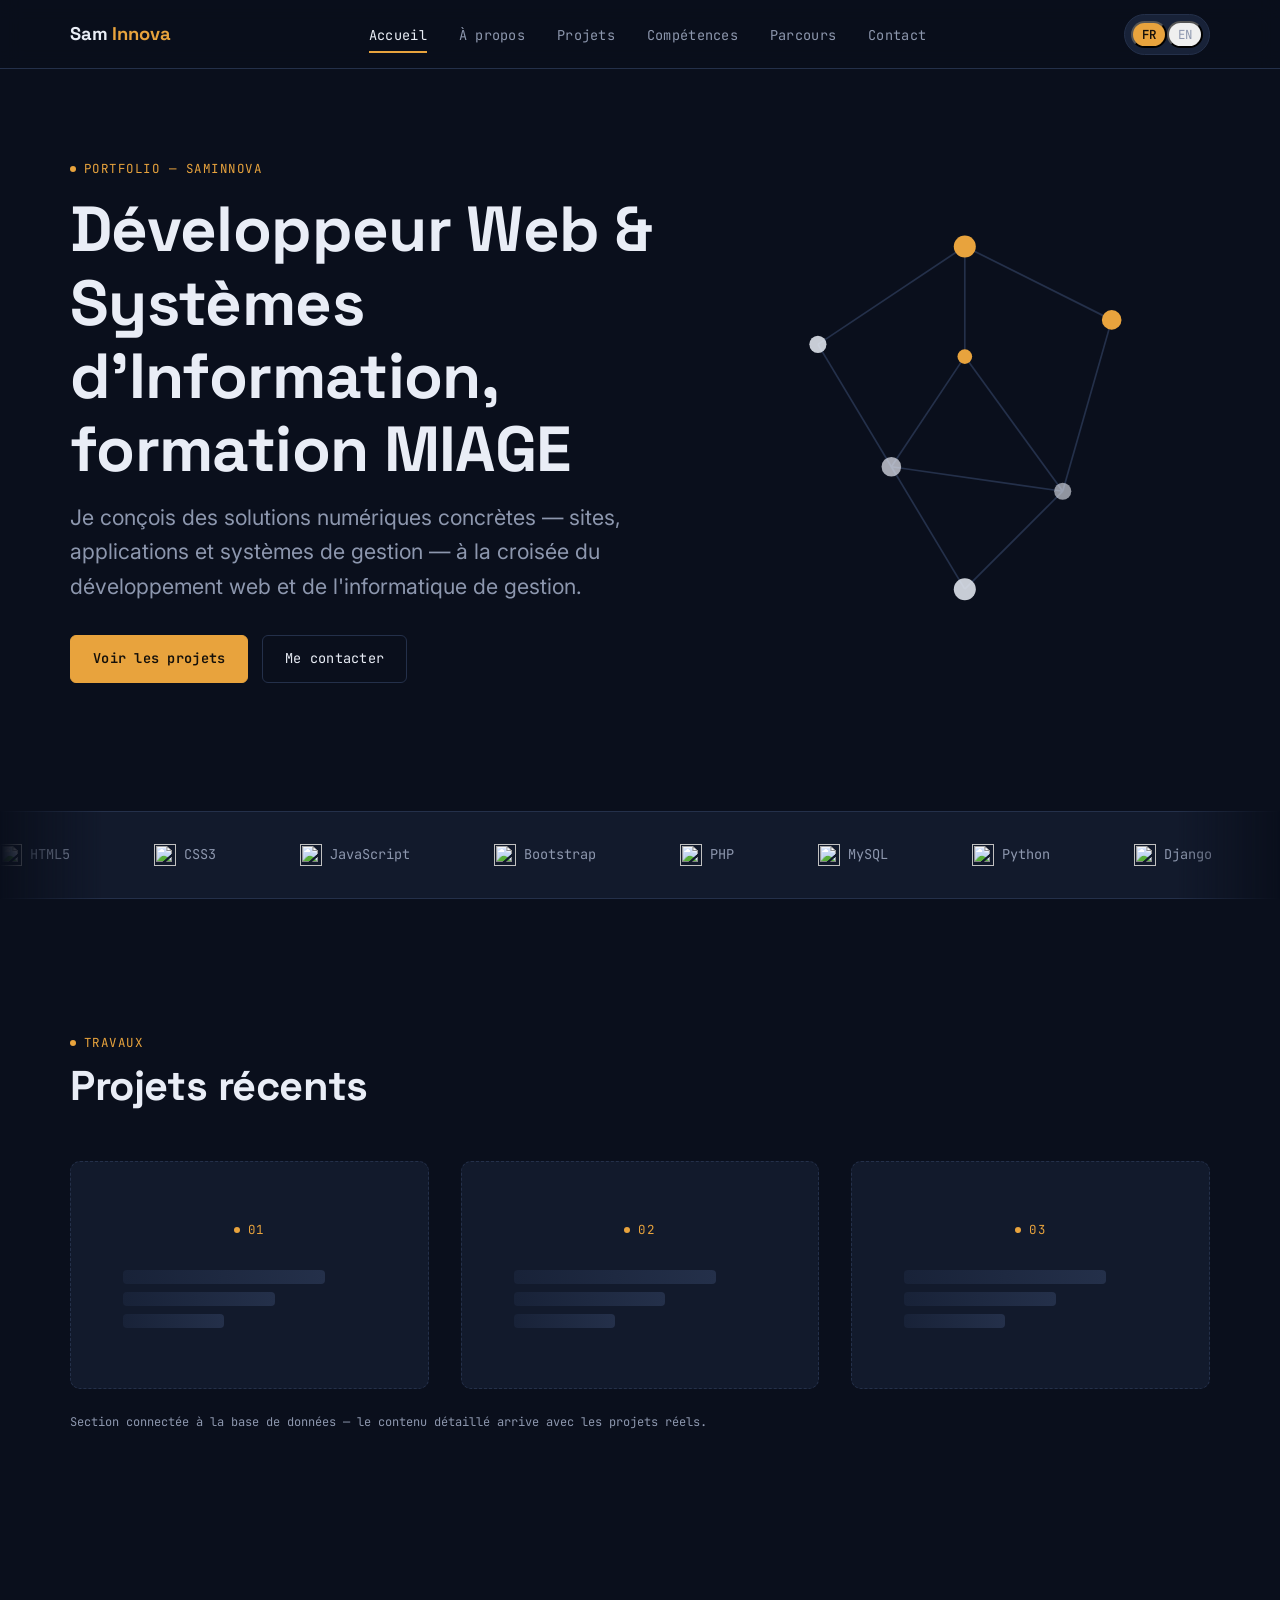
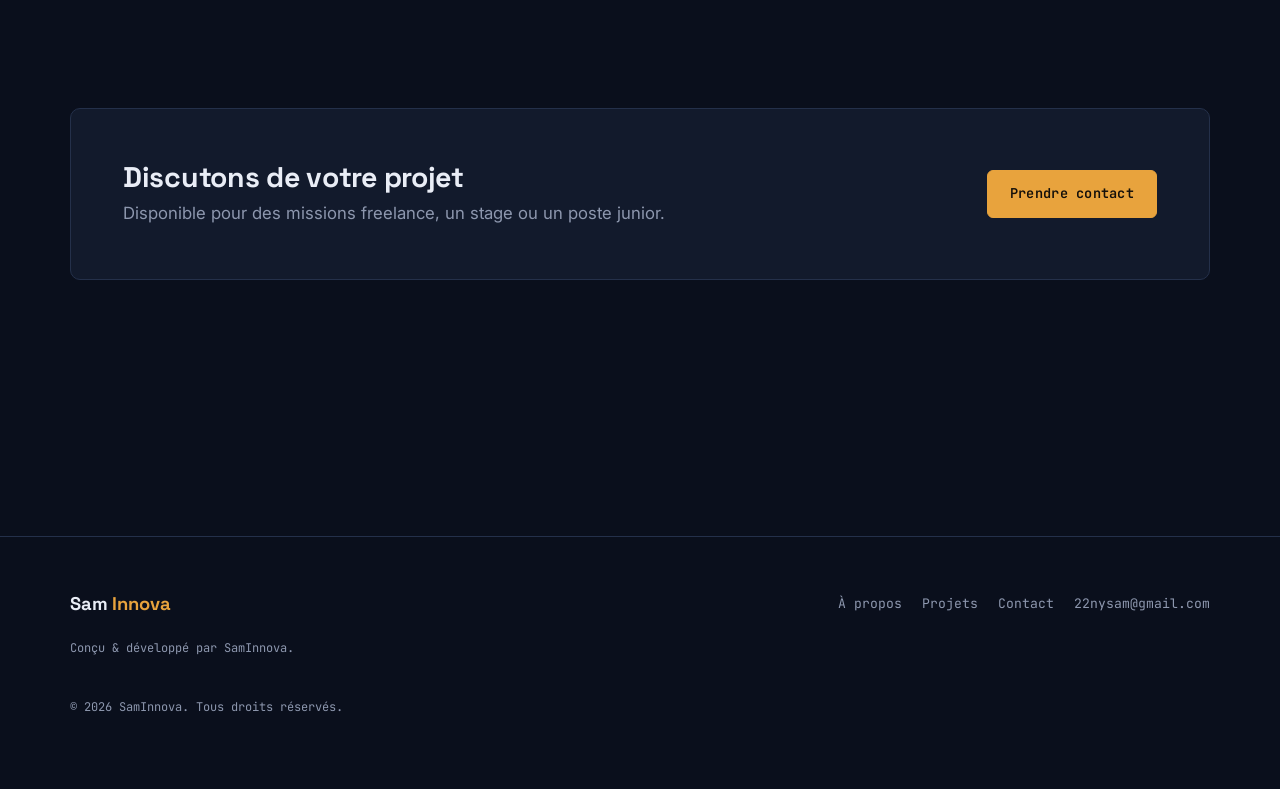
==== index.html @ f84c0c36 "first commit" ====
<!doctype html>
<html lang="fr">
<head>
<meta charset="UTF-8" />
<meta name="viewport" content="width=device-width, initial-scale=1.0" />
<title>SamInnova — MIAGE Web &amp; Information Systems Developer</title>
<meta name="description" content="Portfolio d'Alpha Moussa Sow (SamInnova) — développeur web et systèmes d'information, formation MIAGE." />

<link rel="preconnect" href="https://fonts.googleapis.com" />
<link rel="preconnect" href="https://fonts.gstatic.com" crossorigin />
<link href="https://fonts.googleapis.com/css2?family=Space+Grotesk:wght@500;600;700&family=Inter:wght@400;500;600&family=JetBrains+Mono:wght@400;500&display=swap" rel="stylesheet" />

<link rel="stylesheet" href="css/tokens.css" />
<link rel="stylesheet" href="css/base.css" />
<link rel="stylesheet" href="css/components.css" />
<link rel="stylesheet" href="css/pages.css" />
</head>
<body>

<a class="skip-link" href="#main">Aller au contenu</a>

<header class="site-nav">
  <div class="container">
    <a class="brand" href="index.html">Sam<span>Innova</span></a>
    <nav aria-label="Navigation principale">
      <ul class="nav-links" id="nav-links">
        <li><a href="index.html" aria-current="page" data-i18n="nav.home">Accueil</a></li>
        <li><a href="about.html" data-i18n="nav.about">À propos</a></li>
        <li><a href="projects/index.html" data-i18n="nav.projects">Projets</a></li>
        <li><a href="skills.html" data-i18n="nav.skills">Compétences</a></li>
        <li><a href="experience.html" data-i18n="nav.experience">Parcours</a></li>
        <li><a href="contact.html" data-i18n="nav.contact">Contact</a></li>
      </ul>
    </nav>
    <div class="nav-actions">
      <div class="lang-toggle" data-lang="fr" role="group" aria-label="Choix de la langue">
        <button class="lang-opt" data-val="fr" type="button">FR</button>
        <button class="lang-opt" data-val="en" type="button">EN</button>
      </div>
      <button class="nav-toggle" aria-expanded="false" aria-controls="nav-links" aria-label="Ouvrir le menu">
        <span></span>
      </button>
    </div>
  </div>
</header>

<main id="main">

  <section class="hero">
    <div class="container">
      <div class="hero-copy">
        <span class="eyebrow" data-i18n="hero.eyebrow">Portfolio — SamInnova</span>
        <h1 data-i18n="hero.title">Développeur Web &amp; Systèmes d'Information, formation MIAGE</h1>
        <p class="lead" data-i18n="hero.lead">Je conçois des solutions numériques concrètes — sites, applications et systèmes de gestion — à la croisée du développement web et de l'informatique de gestion.</p>
        <div class="btn-row">
          <a class="btn btn-primary" href="projects/index.html" data-i18n="hero.cta.projects">Voir les projets</a>
          <a class="btn btn-ghost" href="contact.html" data-i18n="hero.cta.contact">Me contacter</a>
        </div>
      </div>
      <div class="hero-graphic" aria-hidden="true">
        <svg viewBox="0 0 400 400" xmlns="http://www.w3.org/2000/svg">
          <line class="edge" x1="200" y1="60" x2="80" y2="140" style="animation-delay:0.1s" />
          <line class="edge" x1="200" y1="60" x2="320" y2="120" style="animation-delay:0.25s" />
          <line class="edge" x1="80" y1="140" x2="140" y2="240" style="animation-delay:0.4s" />
          <line class="edge" x1="320" y1="120" x2="280" y2="260" style="animation-delay:0.55s" />
          <line class="edge" x1="140" y1="240" x2="200" y2="340" style="animation-delay:0.7s" />
          <line class="edge" x1="280" y1="260" x2="200" y2="340" style="animation-delay:0.85s" />
          <line class="edge" x1="140" y1="240" x2="280" y2="260" style="animation-delay:1s" />
          <line class="edge" x1="200" y1="60" x2="200" y2="150" style="animation-delay:1.15s" />
          <line class="edge" x1="200" y1="150" x2="140" y2="240" style="animation-delay:1.3s" />
          <line class="edge" x1="200" y1="150" x2="280" y2="260" style="animation-delay:1.45s" />

          <circle class="node n1" cx="200" cy="60" r="9" />
          <circle class="node n2" cx="80" cy="140" r="7" />
          <circle class="node n3" cx="320" cy="120" r="8" />
          <circle class="node n5" cx="200" cy="150" r="6" />
          <circle class="node n4" cx="140" cy="240" r="8" />
          <circle class="node n6" cx="280" cy="260" r="7" />
          <circle class="node n2" cx="200" cy="340" r="9" />
        </svg>
      </div>
    </div>
  </section>

  <div class="marquee" aria-label="Technologies utilisées">
    <span class="visually-hidden" data-i18n="marquee.eyebrow">Outils &amp; technologies</span>
    <div class="marquee-track">
      <span class="marquee-item"><img src="https://cdn.jsdelivr.net/gh/devicons/devicon/icons/html5/html5-original.svg" alt="" /> HTML5</span>
      <span class="marquee-item"><img src="https://cdn.jsdelivr.net/gh/devicons/devicon/icons/css3/css3-original.svg" alt="" /> CSS3</span>
      <span class="marquee-item"><img src="https://cdn.jsdelivr.net/gh/devicons/devicon/icons/javascript/javascript-original.svg" alt="" /> JavaScript</span>
      <span class="marquee-item"><img src="https://cdn.jsdelivr.net/gh/devicons/devicon/icons/bootstrap/bootstrap-original.svg" alt="" /> Bootstrap</span>
      <span class="marquee-item"><img src="https://cdn.jsdelivr.net/gh/devicons/devicon/icons/php/php-original.svg" alt="" /> PHP</span>
      <span class="marquee-item"><img src="https://cdn.jsdelivr.net/gh/devicons/devicon/icons/mysql/mysql-original.svg" alt="" /> MySQL</span>
      <span class="marquee-item"><img src="https://cdn.jsdelivr.net/gh/devicons/devicon/icons/python/python-original.svg" alt="" /> Python</span>
      <span class="marquee-item"><img src="https://cdn.jsdelivr.net/gh/devicons/devicon/icons/django/django-plain.svg" alt="" /> Django</span>
      <span class="marquee-item"><img src="https://cdn.jsdelivr.net/gh/devicons/devicon/icons/laravel/laravel-original.svg" alt="" /> Laravel</span>
      <span class="marquee-item"><img src="https://cdn.jsdelivr.net/gh/devicons/devicon/icons/git/git-original.svg" alt="" /> Git</span>
      <span class="marquee-item"><img src="https://cdn.jsdelivr.net/gh/devicons/devicon/icons/github/github-original.svg" alt="" /> GitHub</span>
      <span class="marquee-item"><img src="https://cdn.jsdelivr.net/gh/devicons/devicon/icons/vscode/vscode-original.svg" alt="" /> VS Code</span>
    </div>
  </div>

  <section>
    <div class="container">
      <div class="section-head reveal reveal-up">
        <span class="eyebrow" data-i18n="home.featured.eyebrow">Travaux</span>
        <h2 data-i18n="home.featured.title">Projets récents</h2>
      </div>

      <div class="card-grid">
        <div class="placeholder-card reveal reveal-up" data-reveal-delay="0">
          <span class="eyebrow">01</span>
          <div class="skeleton-block w-80" style="margin-top:1rem;"></div>
          <div class="skeleton-block w-60"></div>
          <div class="skeleton-block w-40"></div>
        </div>
        <div class="placeholder-card reveal reveal-up" data-reveal-delay="100">
          <span class="eyebrow">02</span>
          <div class="skeleton-block w-80" style="margin-top:1rem;"></div>
          <div class="skeleton-block w-60"></div>
          <div class="skeleton-block w-40"></div>
        </div>
        <div class="placeholder-card reveal reveal-up" data-reveal-delay="200">
          <span class="eyebrow">03</span>
          <div class="skeleton-block w-80" style="margin-top:1rem;"></div>
          <div class="skeleton-block w-60"></div>
          <div class="skeleton-block w-40"></div>
        </div>
      </div>
      <p class="footer-note reveal reveal-up" data-i18n="home.featured.note" style="margin-top:1.5rem;">Section connectée à la base de données — le contenu détaillé arrive avec les projets réels.</p>
    </div>
  </section>

  <section>
    <div class="container">
      <div class="cta-banner reveal reveal-up">
        <div>
          <h3 data-i18n="home.cta.title">Discutons de votre projet</h3>
          <p class="text-dim" style="margin:0.4rem 0 0;" data-i18n="home.cta.text">Disponible pour des missions freelance, un stage ou un poste junior.</p>
        </div>
        <a class="btn btn-primary" href="contact.html" data-i18n="home.cta.btn">Me contacter</a>
      </div>
    </div>
  </section>

</main>

<footer class="site-footer">
  <div class="container footer-grid">
    <div>
      <a class="brand" href="index.html">Sam<span>Innova</span></a>
      <p class="footer-note" data-i18n="footer.built">Conçu &amp; développé par SamInnova.</p>
    </div>
    <nav aria-label="Liens de pied de page">
      <ul class="footer-links">
        <li><a href="about.html" data-i18n="nav.about">À propos</a></li>
        <li><a href="projects/index.html" data-i18n="nav.projects">Projets</a></li>
        <li><a href="contact.html" data-i18n="nav.contact">Contact</a></li>
        <li><a href="mailto:22nysam@gmail.com">22nysam@gmail.com</a></li>
      </ul>
    </nav>
  </div>
  <div class="container">
    <p class="footer-note">© <span id="current-year">2026</span> SamInnova. <span data-i18n="footer.rights">Tous droits réservés.</span></p>
  </div>
</footer>

<script src="js/i18n.js"></script>
<script src="js/main.js"></script>
</body>
</html>
---- css/tokens.css ----
/* ===========================================================
   SamInnova — Design Tokens
   Dark tech/developer theme. Reuse exactly across pages.
   =========================================================== */

:root {
  /* Color */
  --bg: #0A0F1C;
  --surface: #121A2C;
  --surface-2: #182238;
  --line: #24304A;
  --text: #E9EDF6;
  --text-dim: #8D97AE;
  --accent: #E8A33D;
  --accent-dim: #B9822E;

  /* Semantic */
  --success: #4CAF7D;
  --danger: #E2604F;
  --focus-ring: #E8A33D;

  /* Typography */
  --font-display: "Space Grotesk", "Helvetica Neue", sans-serif;
  --font-body: "Inter", "Helvetica Neue", sans-serif;
  --font-mono: "JetBrains Mono", "SF Mono", monospace;

  /* Type scale (fluid) */
  --fs-eyebrow: clamp(0.7rem, 0.66rem + 0.2vw, 0.78rem);
  --fs-body: clamp(0.98rem, 0.95rem + 0.15vw, 1.05rem);
  --fs-lg: clamp(1.15rem, 1.1rem + 0.3vw, 1.35rem);
  --fs-h3: clamp(1.4rem, 1.3rem + 0.6vw, 1.8rem);
  --fs-h2: clamp(1.9rem, 1.6rem + 1.3vw, 2.6rem);
  --fs-h1: clamp(2.4rem, 1.9rem + 2.6vw, 4.2rem);

  /* Spacing scale */
  --space-1: 0.25rem;
  --space-2: 0.5rem;
  --space-3: 0.85rem;
  --space-4: 1.25rem;
  --space-5: 2rem;
  --space-6: 3.25rem;
  --space-7: 5.25rem;
  --space-8: 8rem;

  /* Layout */
  --max-w: 1180px;
  --radius: 10px;
  --radius-sm: 6px;
  --border: 1px solid var(--line);

  /* Motion */
  --ease: cubic-bezier(0.22, 1, 0.36, 1);
  --dur-fast: 180ms;
  --dur-med: 420ms;
  --dur-slow: 900ms;
}

@media (prefers-reduced-motion: reduce) {
  :root {
    --dur-fast: 0ms;
    --dur-med: 0ms;
    --dur-slow: 0ms;
  }
}
---- css/base.css ----
/* ===========================================================
   Base / Reset
   =========================================================== */

*, *::before, *::after { box-sizing: border-box; }

html {
  scroll-behavior: smooth;
}
@media (prefers-reduced-motion: reduce) {
  html { scroll-behavior: auto; }
}

body {
  margin: 0;
  background: var(--bg);
  color: var(--text);
  font-family: var(--font-body);
  font-size: var(--fs-body);
  line-height: 1.6;
  -webkit-font-smoothing: antialiased;
}

img { max-width: 100%; display: block; }

a {
  color: inherit;
  text-decoration: none;
}

h1, h2, h3, h4 {
  font-family: var(--font-display);
  line-height: 1.15;
  margin: 0 0 var(--space-3);
  letter-spacing: -0.01em;
}

h1 { font-size: var(--fs-h1); }
h2 { font-size: var(--fs-h2); }
h3 { font-size: var(--fs-h3); }

p { margin: 0 0 var(--space-4); color: var(--text); }

ul { margin: 0; padding: 0; list-style: none; }

button, input, textarea, select {
  font-family: inherit;
  font-size: inherit;
  color: inherit;
}

/* Visible keyboard focus everywhere */
:focus-visible {
  outline: 2px solid var(--focus-ring);
  outline-offset: 3px;
  border-radius: 3px;
}

/* Utility */
.container {
  max-width: var(--max-w);
  margin-inline: auto;
  padding-inline: var(--space-4);
}

.eyebrow {
  font-family: var(--font-mono);
  font-size: var(--fs-eyebrow);
  letter-spacing: 0.12em;
  text-transform: uppercase;
  color: var(--accent);
  display: inline-flex;
  align-items: center;
  gap: var(--space-2);
}

.eyebrow::before {
  content: "";
  width: 6px;
  height: 6px;
  border-radius: 50%;
  background: var(--accent);
  display: inline-block;
}

.text-dim { color: var(--text-dim); }

.visually-hidden {
  position: absolute;
  width: 1px; height: 1px;
  overflow: hidden;
  clip: rect(0 0 0 0);
  white-space: nowrap;
}

.skip-link {
  position: absolute;
  left: -999px;
  top: auto;
  background: var(--accent);
  color: #14100a;
  padding: var(--space-2) var(--space-4);
  z-index: 200;
  border-radius: var(--radius-sm);
  font-family: var(--font-mono);
  font-size: 0.85rem;
}
.skip-link:focus {
  left: var(--space-4);
  top: var(--space-4);
}

section {
  padding-block: var(--space-8);
}

.section-head {
  max-width: 620px;
  margin-bottom: var(--space-6);
}

.section-head h2 {
  margin-top: var(--space-2);
}
---- css/components.css ----
/* ===========================================================
   Components
   =========================================================== */

/* ---------- Nav ---------- */
.site-nav {
  position: sticky;
  top: 0;
  z-index: 100;
  background: rgba(10, 15, 28, 0.82);
  backdrop-filter: blur(10px);
  border-bottom: var(--border);
}

.site-nav .container {
  display: flex;
  align-items: center;
  justify-content: space-between;
  height: 68px;
}

.brand {
  font-family: var(--font-display);
  font-weight: 700;
  font-size: 1.15rem;
  display: flex;
  align-items: baseline;
  gap: var(--space-1);
}
.brand span { color: var(--accent); }

.nav-links {
  display: flex;
  align-items: center;
  gap: var(--space-5);
}

.nav-links a {
  font-family: var(--font-mono);
  font-size: 0.85rem;
  letter-spacing: 0.02em;
  color: var(--text-dim);
  position: relative;
  padding: var(--space-2) 0;
  transition: color var(--dur-fast) var(--ease);
}
.nav-links a:hover,
.nav-links a[aria-current="page"] {
  color: var(--text);
}
.nav-links a[aria-current="page"]::after {
  content: "";
  position: absolute;
  left: 0; right: 0; bottom: -1px;
  height: 2px;
  background: var(--accent);
}

.nav-actions {
  display: flex;
  align-items: center;
  gap: var(--space-3);
}

.lang-toggle {
  font-family: var(--font-mono);
  font-size: 0.78rem;
  background: var(--surface-2);
  border: var(--border);
  color: var(--text-dim);
  border-radius: 999px;
  padding: 6px 6px;
  display: inline-flex;
  cursor: pointer;
}
.lang-toggle .lang-opt {
  padding: 3px 9px;
  border-radius: 999px;
  transition: all var(--dur-fast) var(--ease);
}
.lang-toggle[data-lang="fr"] .lang-opt[data-val="fr"],
.lang-toggle[data-lang="en"] .lang-opt[data-val="en"] {
  background: var(--accent);
  color: #14100a;
  font-weight: 600;
}

.nav-toggle {
  display: none;
  background: none;
  border: var(--border);
  border-radius: var(--radius-sm);
  width: 40px; height: 36px;
  cursor: pointer;
  position: relative;
}
.nav-toggle span,
.nav-toggle span::before,
.nav-toggle span::after {
  content: "";
  position: absolute;
  left: 9px; right: 9px;
  height: 2px;
  background: var(--text);
  transition: transform var(--dur-fast) var(--ease), opacity var(--dur-fast) var(--ease);
}
.nav-toggle span { top: 17px; }
.nav-toggle span::before { top: -7px; }
.nav-toggle span::after { top: 7px; }
.nav-toggle[aria-expanded="true"] span { background: transparent; }
.nav-toggle[aria-expanded="true"] span::before { transform: translateY(7px) rotate(45deg); }
.nav-toggle[aria-expanded="true"] span::after { transform: translateY(-7px) rotate(-45deg); }

@media (max-width: 860px) {
  .nav-toggle { display: block; }
  .nav-links {
    position: fixed;
    inset: 68px 0 auto 0;
    background: var(--bg);
    border-bottom: var(--border);
    flex-direction: column;
    align-items: flex-start;
    padding: var(--space-5) var(--space-4);
    gap: var(--space-4);
    transform: translateY(-8px);
    opacity: 0;
    pointer-events: none;
    transition: opacity var(--dur-med) var(--ease), transform var(--dur-med) var(--ease);
  }
  .nav-links.is-open {
    transform: translateY(0);
    opacity: 1;
    pointer-events: auto;
  }
  .nav-links a { font-size: 1rem; }
}

/* ---------- Buttons ---------- */
.btn {
  display: inline-flex;
  align-items: center;
  gap: var(--space-2);
  font-family: var(--font-mono);
  font-size: 0.85rem;
  letter-spacing: 0.02em;
  padding: 12px 22px;
  border-radius: var(--radius-sm);
  border: var(--border);
  cursor: pointer;
  transition: transform var(--dur-fast) var(--ease), border-color var(--dur-fast) var(--ease), background var(--dur-fast) var(--ease);
}
.btn:hover { transform: translateY(-2px); }

.btn-primary {
  background: var(--accent);
  color: #14100a;
  border-color: var(--accent);
  font-weight: 600;
}
.btn-primary:hover { background: #f0ad4d; }

.btn-ghost {
  background: transparent;
  color: var(--text);
  border-color: var(--line);
}
.btn-ghost:hover { border-color: var(--accent-dim); color: var(--accent); }

.btn-row {
  display: flex;
  flex-wrap: wrap;
  gap: var(--space-3);
}

/* ---------- Cards ---------- */
.card {
  background: var(--surface);
  border: var(--border);
  border-radius: var(--radius);
  padding: var(--space-5);
  transition: transform var(--dur-med) var(--ease), border-color var(--dur-med) var(--ease), box-shadow var(--dur-med) var(--ease);
}
.card:hover {
  transform: translateY(-4px);
  border-color: var(--accent-dim);
  box-shadow: 0 18px 40px -20px rgba(232, 163, 61, 0.25);
}

.card-grid {
  display: grid;
  grid-template-columns: repeat(auto-fit, minmax(260px, 1fr));
  gap: var(--space-5);
}

.tag {
  font-family: var(--font-mono);
  font-size: 0.72rem;
  letter-spacing: 0.04em;
  color: var(--accent);
  border: 1px solid var(--accent-dim);
  border-radius: 999px;
  padding: 3px 10px;
  display: inline-block;
}

.tag-dim {
  color: var(--text-dim);
  border-color: var(--line);
}

/* ---------- Marquee ---------- */
.marquee {
  overflow: hidden;
  border-top: var(--border);
  border-bottom: var(--border);
  padding-block: var(--space-5);
  background: var(--surface);
  mask-image: linear-gradient(to right, transparent, black 8%, black 92%, transparent);
}
.marquee-track {
  display: flex;
  gap: var(--space-7);
  width: max-content;
  animation: marquee 28s linear infinite;
}
.marquee:hover .marquee-track { animation-play-state: paused; }
.marquee-item {
  display: flex;
  align-items: center;
  gap: var(--space-2);
  font-family: var(--font-mono);
  font-size: 0.85rem;
  color: var(--text-dim);
  white-space: nowrap;
}
.marquee-item img { width: 22px; height: 22px; }

@keyframes marquee {
  from { transform: translateX(0); }
  to { transform: translateX(-50%); }
}
@media (prefers-reduced-motion: reduce) {
  .marquee-track { animation: none; }
  .marquee { overflow-x: auto; }
}

/* ---------- Reveal ---------- */
.reveal {
  opacity: 0;
  transition: opacity var(--dur-slow) var(--ease), transform var(--dur-slow) var(--ease);
}
.reveal-up { transform: translateY(28px); }
.reveal-left { transform: translateX(-28px); }
.reveal-right { transform: translateX(28px); }
.reveal.is-visible {
  opacity: 1;
  transform: translate(0, 0);
}
@media (prefers-reduced-motion: reduce) {
  .reveal { opacity: 1; transform: none; transition: none; }
}

/* ---------- Footer ---------- */
.site-footer {
  border-top: var(--border);
  padding-block: var(--space-6);
  margin-top: var(--space-8);
}
.footer-grid {
  display: flex;
  flex-wrap: wrap;
  justify-content: space-between;
  gap: var(--space-5);
}
.footer-links {
  display: flex;
  gap: var(--space-4);
  flex-wrap: wrap;
}
.footer-links a {
  font-family: var(--font-mono);
  font-size: 0.82rem;
  color: var(--text-dim);
}
.footer-links a:hover { color: var(--accent); }
.footer-note {
  font-family: var(--font-mono);
  font-size: 0.75rem;
  color: var(--text-dim);
  margin-top: var(--space-4);
}

/* ---------- Forms ---------- */
.field {
  margin-bottom: var(--space-4);
}
.field label {
  display: block;
  font-family: var(--font-mono);
  font-size: 0.78rem;
  letter-spacing: 0.03em;
  color: var(--text-dim);
  margin-bottom: var(--space-2);
}
.field input,
.field textarea {
  width: 100%;
  background: var(--surface-2);
  border: var(--border);
  border-radius: var(--radius-sm);
  padding: 12px 14px;
  color: var(--text);
  transition: border-color var(--dur-fast) var(--ease);
}
.field input:focus,
.field textarea:focus {
  border-color: var(--accent);
}
.field textarea { min-height: 140px; resize: vertical; }
.field-error {
  color: var(--danger);
  font-size: 0.78rem;
  font-family: var(--font-mono);
  margin-top: var(--space-1);
  display: none;
}

/* ---------- Placeholder / empty states ---------- */
.placeholder-card {
  border: 1px dashed var(--line);
  border-radius: var(--radius);
  padding: var(--space-6);
  text-align: center;
  color: var(--text-dim);
  background: var(--surface);
}
.placeholder-card .eyebrow { margin-bottom: var(--space-3); }

.skeleton-block {
  height: 14px;
  border-radius: 4px;
  background: linear-gradient(90deg, var(--surface-2) 0%, var(--line) 50%, var(--surface-2) 100%);
  background-size: 200% 100%;
  animation: shimmer 1.6s ease-in-out infinite;
  margin-bottom: var(--space-2);
}
.skeleton-block.w-60 { width: 60%; }
.skeleton-block.w-80 { width: 80%; }
.skeleton-block.w-40 { width: 40%; }
@keyframes shimmer {
  0% { background-position: 200% 0; }
  100% { background-position: -200% 0; }
}
@media (prefers-reduced-motion: reduce) {
  .skeleton-block { animation: none; }
}

/* ---------- Filter tabs (Projects) ---------- */
.filter-tabs {
  display: flex;
  flex-wrap: wrap;
  gap: var(--space-2);
  margin-bottom: var(--space-6);
}
.filter-tab {
  font-family: var(--font-mono);
  font-size: 0.82rem;
  background: var(--surface);
  border: var(--border);
  color: var(--text-dim);
  border-radius: 999px;
  padding: 8px 16px;
  cursor: pointer;
  transition: all var(--dur-fast) var(--ease);
}
.filter-tab[aria-pressed="true"] {
  background: var(--accent);
  border-color: var(--accent);
  color: #14100a;
  font-weight: 600;
}

/* ---------- Timeline (Experience) ---------- */
.timeline {
  position: relative;
  padding-left: var(--space-6);
  border-left: 2px solid var(--line);
}
.timeline-item {
  position: relative;
  padding-bottom: var(--space-6);
}
.timeline-item:last-child { padding-bottom: 0; }
.timeline-item::before {
  content: "";
  position: absolute;
  left: calc(-1 * var(--space-6) - 6px);
  top: 4px;
  width: 12px; height: 12px;
  border-radius: 50%;
  background: var(--bg);
  border: 2px solid var(--accent);
}
.timeline-date {
  font-family: var(--font-mono);
  font-size: 0.78rem;
  color: var(--accent);
  display: block;
  margin-bottom: var(--space-1);
}
---- css/pages.css ----
/* ===========================================================
   Page-specific layout
   =========================================================== */

/* ---------- Hero ---------- */
.hero {
  padding-block: var(--space-7) var(--space-8);
  position: relative;
  overflow: hidden;
}
.hero .container {
  display: grid;
  grid-template-columns: 1.1fr 0.9fr;
  gap: var(--space-6);
  align-items: center;
}
.hero-copy h1 { margin-block: var(--space-3) var(--space-3); }
.hero-copy .lead {
  font-size: var(--fs-lg);
  color: var(--text-dim);
  max-width: 46ch;
  margin-bottom: var(--space-5);
}
.hero-graphic {
  aspect-ratio: 1 / 1;
  display: flex;
  align-items: center;
  justify-content: center;
}
.hero-graphic svg { width: 100%; height: 100%; }

.node {
  fill: var(--accent);
  animation: floaty 6s ease-in-out infinite;
}
.node.n2 { animation-delay: -1.2s; fill: var(--text); opacity: 0.85; }
.node.n3 { animation-delay: -2.4s; }
.node.n4 { animation-delay: -3.6s; fill: var(--text); opacity: 0.7; }
.node.n5 { animation-delay: -0.6s; }
.node.n6 { animation-delay: -4.2s; fill: var(--text); opacity: 0.6; }

.edge {
  fill: none;
  stroke: var(--line);
  stroke-width: 1.4;
  stroke-dasharray: 400;
  stroke-dashoffset: 400;
  animation: draw 1.8s var(--ease) forwards;
}

@keyframes draw {
  to { stroke-dashoffset: 0; }
}
@keyframes floaty {
  0%, 100% { transform: translateY(0); }
  50% { transform: translateY(-8px); }
}
@media (prefers-reduced-motion: reduce) {
  .node { animation: none; }
  .edge { animation: none; stroke-dashoffset: 0; }
}

@media (max-width: 860px) {
  .hero .container { grid-template-columns: 1fr; }
  .hero-graphic { max-width: 340px; margin-inline: auto; order: -1; }
}

/* ---------- Home featured strip ---------- */
.cta-banner {
  background: var(--surface);
  border: var(--border);
  border-radius: var(--radius);
  padding: var(--space-6);
  display: flex;
  flex-wrap: wrap;
  align-items: center;
  justify-content: space-between;
  gap: var(--space-4);
}
.cta-banner h3 { margin: 0; }

/* ---------- About ---------- */
.about-grid {
  display: grid;
  grid-template-columns: 0.8fr 1.2fr;
  gap: var(--space-6);
  align-items: start;
}
.avatar-frame {
  aspect-ratio: 4/5;
  border-radius: var(--radius);
  border: var(--border);
  background: var(--surface);
  display: flex;
  align-items: center;
  justify-content: center;
  color: var(--text-dim);
  font-family: var(--font-mono);
  font-size: 0.85rem;
  overflow: hidden;
}
.about-blocks .card { margin-bottom: var(--space-4); }
@media (max-width: 860px) {
  .about-grid { grid-template-columns: 1fr; }
  .avatar-frame { max-width: 280px; margin-inline: auto; }
}

/* ---------- Skills ---------- */
.skills-group {
  margin-bottom: var(--space-6);
}
.skills-group h3 {
  font-family: var(--font-mono);
  font-size: 0.95rem;
  text-transform: uppercase;
  letter-spacing: 0.06em;
  color: var(--accent);
  margin-bottom: var(--space-4);
}
.skills-row {
  display: flex;
  flex-wrap: wrap;
  gap: var(--space-3);
}
.skill-chip {
  display: flex;
  align-items: center;
  gap: var(--space-2);
  background: var(--surface);
  border: var(--border);
  border-radius: var(--radius-sm);
  padding: 10px 14px;
  font-family: var(--font-mono);
  font-size: 0.85rem;
  transition: transform var(--dur-fast) var(--ease), border-color var(--dur-fast) var(--ease);
}
.skill-chip:hover { transform: translateY(-2px); border-color: var(--accent-dim); }
.skill-chip img { width: 20px; height: 20px; }
.skill-chip .level {
  font-size: 0.68rem;
  color: var(--text-dim);
  margin-left: var(--space-1);
}

/* ---------- Contact ---------- */
.contact-grid {
  display: grid;
  grid-template-columns: 1fr 1fr;
  gap: var(--space-6);
  align-items: start;
}
.contact-info .card { margin-bottom: var(--space-3); }
.contact-info .card a { color: var(--accent); }
@media (max-width: 860px) {
  .contact-grid { grid-template-columns: 1fr; }
}

/* ---------- Admin shell (placeholder only, real logic built in dedicated env) ---------- */
.admin-shell {
  min-height: 60vh;
  display: flex;
  align-items: center;
  justify-content: center;
}
.admin-note {
  max-width: 480px;
  text-align: center;
}

/* ---------- Page hero (inner pages) ---------- */
.page-hero {
  padding-block: var(--space-7) var(--space-6);
  border-bottom: var(--border);
}
.page-hero h1 { margin-top: var(--space-2); }
.page-hero .lead {
  color: var(--text-dim);
  max-width: 60ch;
}
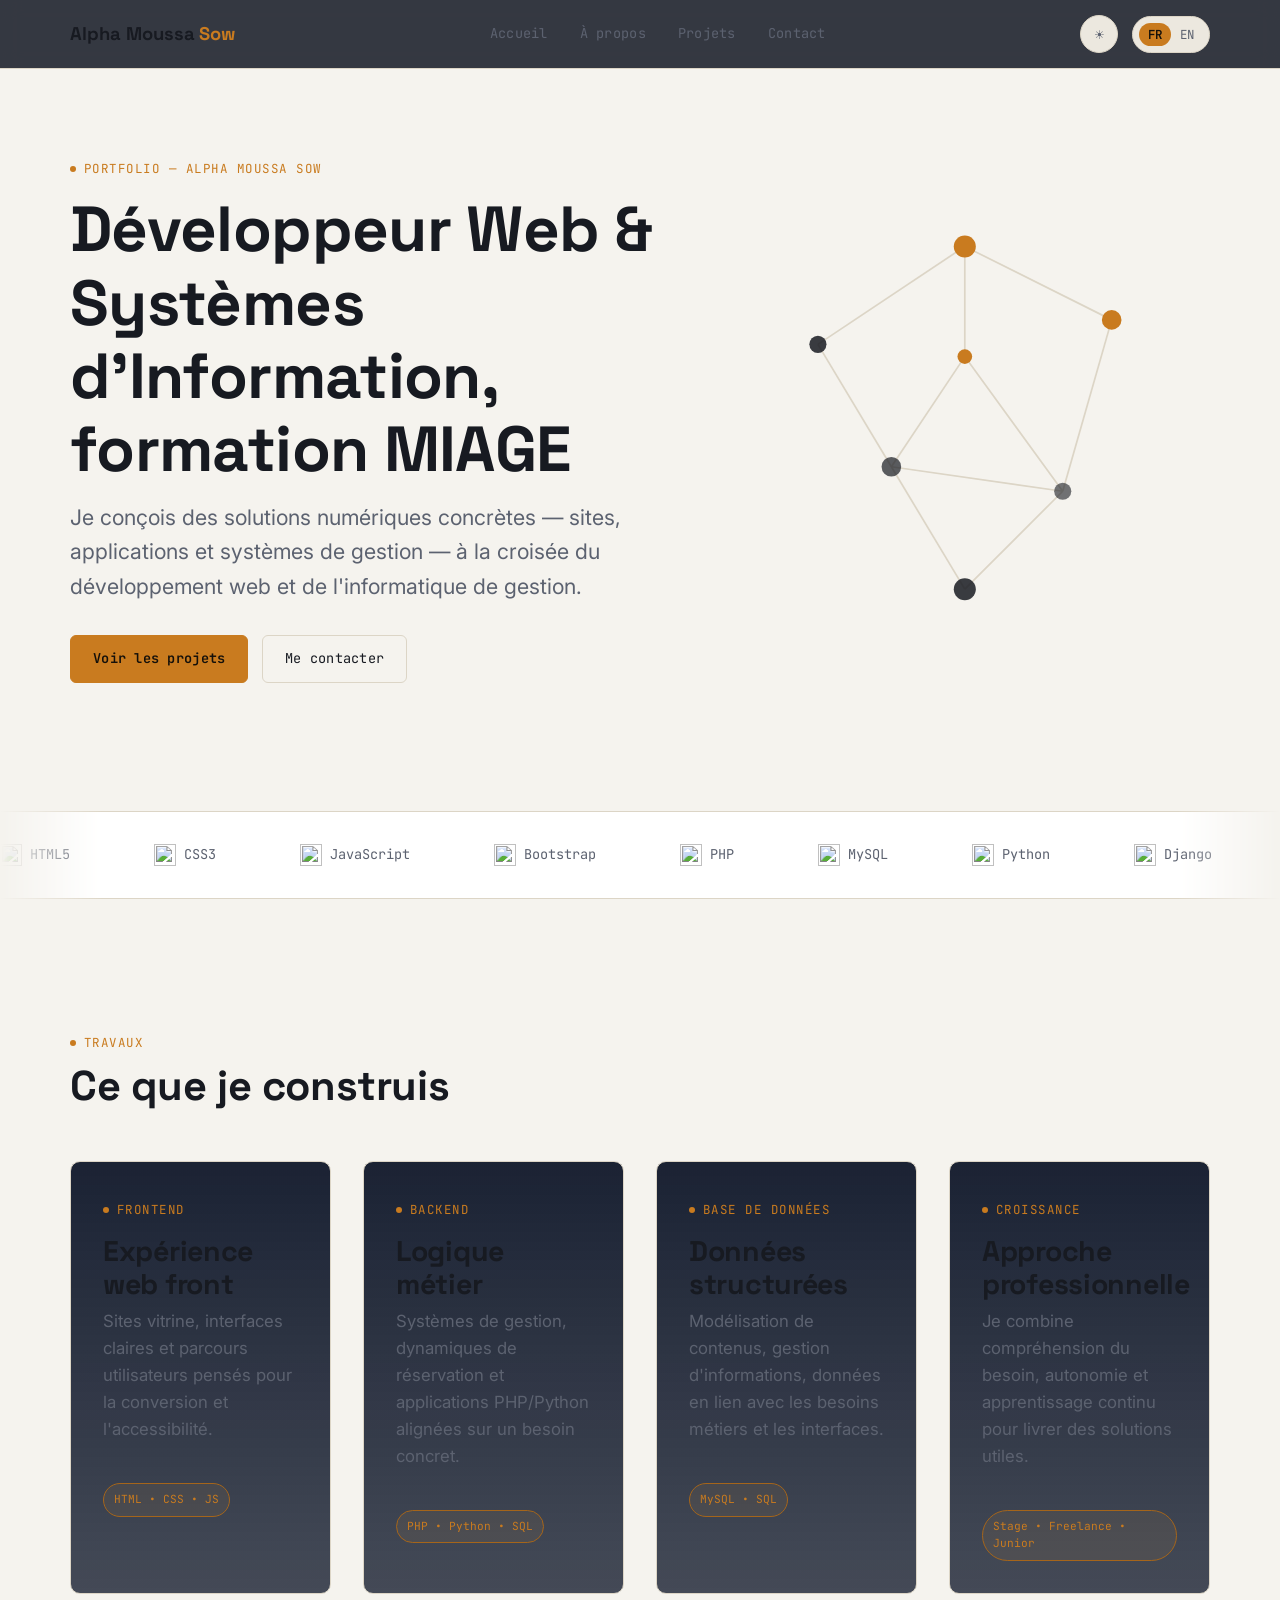
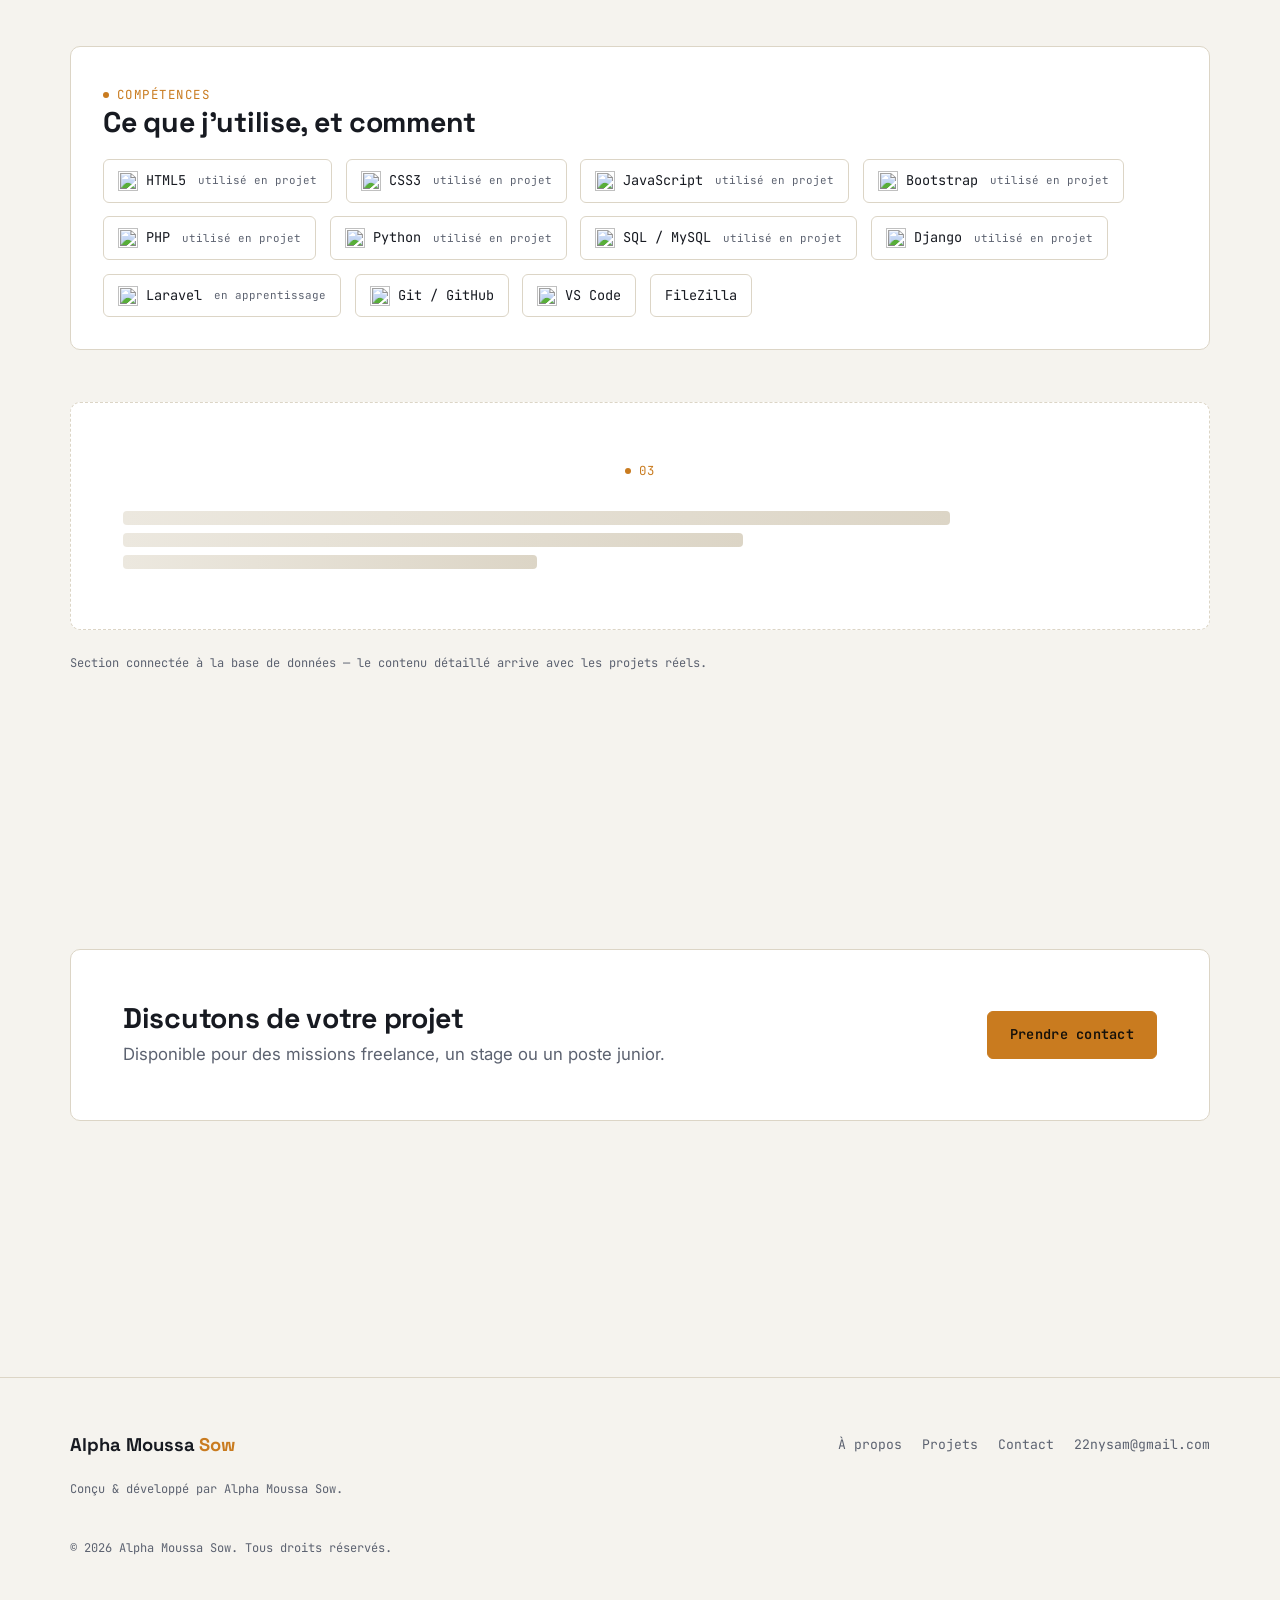
==== commit 07121c87: "backend +db" ====
--- a/index.html
+++ b/index.html
@@ -3,8 +3,8 @@
 <head>
 <meta charset="UTF-8" />
 <meta name="viewport" content="width=device-width, initial-scale=1.0" />
-<title>SamInnova — MIAGE Web &amp; Information Systems Developer</title>
-<meta name="description" content="Portfolio d'Alpha Moussa Sow (SamInnova) — développeur web et systèmes d'information, formation MIAGE." />
+<title>Alpha Moussa Sow — MIAGE Web &amp; Information Systems Developer</title>
+<meta name="description" content="Portfolio d'Alpha Moussa Sow — développeur web et systèmes d'information, formation MIAGE." />
 
 <link rel="preconnect" href="https://fonts.googleapis.com" />
 <link rel="preconnect" href="https://fonts.gstatic.com" crossorigin />
@@ -19,37 +19,14 @@
 
 <a class="skip-link" href="#main">Aller au contenu</a>
 
-<header class="site-nav">
-  <div class="container">
-    <a class="brand" href="index.html">Sam<span>Innova</span></a>
-    <nav aria-label="Navigation principale">
-      <ul class="nav-links" id="nav-links">
-        <li><a href="index.html" aria-current="page" data-i18n="nav.home">Accueil</a></li>
-        <li><a href="about.html" data-i18n="nav.about">À propos</a></li>
-        <li><a href="projects/index.html" data-i18n="nav.projects">Projets</a></li>
-        <li><a href="skills.html" data-i18n="nav.skills">Compétences</a></li>
-        <li><a href="experience.html" data-i18n="nav.experience">Parcours</a></li>
-        <li><a href="contact.html" data-i18n="nav.contact">Contact</a></li>
-      </ul>
-    </nav>
-    <div class="nav-actions">
-      <div class="lang-toggle" data-lang="fr" role="group" aria-label="Choix de la langue">
-        <button class="lang-opt" data-val="fr" type="button">FR</button>
-        <button class="lang-opt" data-val="en" type="button">EN</button>
-      </div>
-      <button class="nav-toggle" aria-expanded="false" aria-controls="nav-links" aria-label="Ouvrir le menu">
-        <span></span>
-      </button>
-    </div>
-  </div>
-</header>
+<div data-include="header"></div>
 
 <main id="main">
 
   <section class="hero">
     <div class="container">
       <div class="hero-copy">
-        <span class="eyebrow" data-i18n="hero.eyebrow">Portfolio — SamInnova</span>
+        <span class="eyebrow" data-i18n="hero.eyebrow">Portfolio — Alpha Moussa Sow</span>
         <h1 data-i18n="hero.title">Développeur Web &amp; Systèmes d'Information, formation MIAGE</h1>
         <p class="lead" data-i18n="hero.lead">Je conçois des solutions numériques concrètes — sites, applications et systèmes de gestion — à la croisée du développement web et de l'informatique de gestion.</p>
         <div class="btn-row">
@@ -84,7 +61,7 @@
 
   <div class="marquee" aria-label="Technologies utilisées">
     <span class="visually-hidden" data-i18n="marquee.eyebrow">Outils &amp; technologies</span>
-    <div class="marquee-track">
+    <div class="marquee-track" id="tech-marquee-track">
       <span class="marquee-item"><img src="https://cdn.jsdelivr.net/gh/devicons/devicon/icons/html5/html5-original.svg" alt="" /> HTML5</span>
       <span class="marquee-item"><img src="https://cdn.jsdelivr.net/gh/devicons/devicon/icons/css3/css3-original.svg" alt="" /> CSS3</span>
       <span class="marquee-item"><img src="https://cdn.jsdelivr.net/gh/devicons/devicon/icons/javascript/javascript-original.svg" alt="" /> JavaScript</span>
@@ -100,33 +77,62 @@
     </div>
   </div>
 
-  <section>
+  <section class="home-spotlight">
     <div class="container">
       <div class="section-head reveal reveal-up">
         <span class="eyebrow" data-i18n="home.featured.eyebrow">Travaux</span>
-        <h2 data-i18n="home.featured.title">Projets récents</h2>
+        <h2 data-i18n="home.featured.title">Ce que je construis</h2>
       </div>
 
-      <div class="card-grid">
-        <div class="placeholder-card reveal reveal-up" data-reveal-delay="0">
-          <span class="eyebrow">01</span>
-          <div class="skeleton-block w-80" style="margin-top:1rem;"></div>
-          <div class="skeleton-block w-60"></div>
-          <div class="skeleton-block w-40"></div>
+      <div class="feature-grid">
+        <article class="story-card reveal reveal-up" data-reveal-delay="0">
+          <span class="eyebrow">Frontend</span>
+          <h3 data-i18n="home.skills.frontend.title">Expérience web front</h3>
+          <p class="text-dim" data-i18n="home.skills.frontend.text">Sites vitrine, interfaces claires et parcours utilisateurs pensés pour la conversion et l'accessibilité.</p>
+          <div class="mini-stat">HTML • CSS • JS</div>
+        </article>
+        <article class="story-card reveal reveal-up" data-reveal-delay="100">
+          <span class="eyebrow">Backend</span>
+          <h3 data-i18n="home.skills.backend.title">Logique métier</h3>
+          <p class="text-dim" data-i18n="home.skills.backend.text">Systèmes de gestion, dynamiques de réservation et applications PHP/Python alignées sur un besoin concret.</p>
+          <div class="mini-stat">PHP • Python • SQL</div>
+        </article>
+        <article class="story-card reveal reveal-up" data-reveal-delay="200">
+          <span class="eyebrow">Base de données</span>
+          <h3 data-i18n="home.skills.database.title">Données structurées</h3>
+          <p class="text-dim" data-i18n="home.skills.database.text">Modélisation de contenus, gestion d'informations, données en lien avec les besoins métiers et les interfaces.</p>
+          <div class="mini-stat">MySQL • SQL</div>
+        </article>
+        <article class="story-card reveal reveal-up" data-reveal-delay="300">
+          <span class="eyebrow">Croissance</span>
+          <h3 data-i18n="home.skills.growth.title">Approche professionnelle</h3>
+          <p class="text-dim" data-i18n="home.skills.growth.text">Je combine compréhension du besoin, autonomie et apprentissage continu pour livrer des solutions utiles.</p>
+          <div class="mini-stat">Stage • Freelance • Junior</div>
+        </article>
+      </div>
+
+      <div class="skills-surface reveal reveal-up" data-reveal-delay="150">
+        <div class="section-head compact">
+          <span class="eyebrow" data-i18n="skills.eyebrow">Compétences</span>
+          <h3 data-i18n="skills.title">Ce que j'utilise, et comment</h3>
         </div>
-        <div class="placeholder-card reveal reveal-up" data-reveal-delay="100">
-          <span class="eyebrow">02</span>
-          <div class="skeleton-block w-80" style="margin-top:1rem;"></div>
-          <div class="skeleton-block w-60"></div>
-          <div class="skeleton-block w-40"></div>
-        </div>
-        <div class="placeholder-card reveal reveal-up" data-reveal-delay="200">
-          <span class="eyebrow">03</span>
-          <div class="skeleton-block w-80" style="margin-top:1rem;"></div>
-          <div class="skeleton-block w-60"></div>
-          <div class="skeleton-block w-40"></div>
+        <div class="skill-stack" id="skill-stack">
+          <span class="skill-chip"><img src="https://cdn.jsdelivr.net/gh/devicons/devicon/icons/html5/html5-original.svg" alt="" />HTML5 <span class="level" data-i18n="skills.level.used">utilisé en projet</span></span>
+          <span class="skill-chip"><img src="https://cdn.jsdelivr.net/gh/devicons/devicon/icons/css3/css3-original.svg" alt="" />CSS3 <span class="level" data-i18n="skills.level.used">utilisé en projet</span></span>
+          <span class="skill-chip"><img src="https://cdn.jsdelivr.net/gh/devicons/devicon/icons/javascript/javascript-original.svg" alt="" />JavaScript <span class="level" data-i18n="skills.level.used">utilisé en projet</span></span>
+          <span class="skill-chip"><img src="https://cdn.jsdelivr.net/gh/devicons/devicon/icons/bootstrap/bootstrap-original.svg" alt="" />Bootstrap <span class="level" data-i18n="skills.level.used">utilisé en projet</span></span>
+          <span class="skill-chip"><img src="https://cdn.jsdelivr.net/gh/devicons/devicon/icons/php/php-original.svg" alt="" />PHP <span class="level" data-i18n="skills.level.used">utilisé en projet</span></span>
+          <span class="skill-chip"><img src="https://cdn.jsdelivr.net/gh/devicons/devicon/icons/python/python-original.svg" alt="" />Python <span class="level" data-i18n="skills.level.used">utilisé en projet</span></span>
+          <span class="skill-chip"><img src="https://cdn.jsdelivr.net/gh/devicons/devicon/icons/mysql/mysql-original.svg" alt="" />SQL / MySQL <span class="level" data-i18n="skills.level.used">utilisé en projet</span></span>
+          <span class="skill-chip"><img src="https://cdn.jsdelivr.net/gh/devicons/devicon/icons/django/django-plain.svg" alt="" />Django <span class="level" data-i18n="skills.level.used">utilisé en projet</span></span>
+          <span class="skill-chip"><img src="https://cdn.jsdelivr.net/gh/devicons/devicon/icons/laravel/laravel-original.svg" alt="" />Laravel <span class="level" data-i18n="skills.level.learning">en apprentissage</span></span>
+          <span class="skill-chip"><img src="https://cdn.jsdelivr.net/gh/devicons/devicon/icons/git/git-original.svg" alt="" />Git / GitHub</span>
+          <span class="skill-chip"><img src="https://cdn.jsdelivr.net/gh/devicons/devicon/icons/vscode/vscode-original.svg" alt="" />VS Code</span>
+          <span class="skill-chip">FileZilla</span>
         </div>
       </div>
+
+      <div id="featured-projects" class="card-grid" style="margin-top: var(--space-6);"></div>
       <p class="footer-note reveal reveal-up" data-i18n="home.featured.note" style="margin-top:1.5rem;">Section connectée à la base de données — le contenu détaillé arrive avec les projets réels.</p>
     </div>
   </section>
@@ -145,27 +151,12 @@
 
 </main>
 
-<footer class="site-footer">
-  <div class="container footer-grid">
-    <div>
-      <a class="brand" href="index.html">Sam<span>Innova</span></a>
-      <p class="footer-note" data-i18n="footer.built">Conçu &amp; développé par SamInnova.</p>
-    </div>
-    <nav aria-label="Liens de pied de page">
-      <ul class="footer-links">
-        <li><a href="about.html" data-i18n="nav.about">À propos</a></li>
-        <li><a href="projects/index.html" data-i18n="nav.projects">Projets</a></li>
-        <li><a href="contact.html" data-i18n="nav.contact">Contact</a></li>
-        <li><a href="mailto:22nysam@gmail.com">22nysam@gmail.com</a></li>
-      </ul>
-    </nav>
-  </div>
-  <div class="container">
-    <p class="footer-note">© <span id="current-year">2026</span> SamInnova. <span data-i18n="footer.rights">Tous droits réservés.</span></p>
-  </div>
-</footer>
+<div data-include="footer"></div>
 
 <script src="js/i18n.js"></script>
+<script src="js/theme.js"></script>
+<script src="js/includes.js"></script>
 <script src="js/main.js"></script>
+<script src="js/techs.js"></script>
 </body>
 </html>
--- a/css/tokens.css
+++ b/css/tokens.css
@@ -1,5 +1,5 @@
 /* ===========================================================
-   SamInnova — Design Tokens
+   Alpha Moussa Sow — Design Tokens
    Dark tech/developer theme. Reuse exactly across pages.
    =========================================================== */
 
@@ -55,6 +55,20 @@
   --dur-slow: 900ms;
 }
 
+html[data-theme="light"] {
+  --bg: #F5F3EE;
+  --surface: #FFFFFF;
+  --surface-2: #ECE8DF;
+  --line: #DCD5C6;
+  --text: #171A21;
+  --text-dim: #5C6270;
+  --accent: #C97B1F;
+  --accent-dim: #A5651A;
+  --success: #2E8B57;
+  --danger: #D25646;
+  --focus-ring: #C97B1F;
+}
+
 @media (prefers-reduced-motion: reduce) {
   :root {
     --dur-fast: 0ms;
@@ -62,3 +76,52 @@
     --dur-slow: 0ms;
   }
 }
+
+  /* Semantic */
+  --success: #4CAF7D;
+  --danger: #E2604F;
+  --focus-ring: #E8A33D;
+
+  /* Typography */
+  --font-display: "Space Grotesk", "Helvetica Neue", sans-serif;
+  --font-body: "Inter", "Helvetica Neue", sans-serif;
+  --font-mono: "JetBrains Mono", "SF Mono", monospace;
+
+  /* Type scale (fluid) */
+  --fs-eyebrow: clamp(0.7rem, 0.66rem + 0.2vw, 0.78rem);
+  --fs-body: clamp(0.98rem, 0.95rem + 0.15vw, 1.05rem);
+  --fs-lg: clamp(1.15rem, 1.1rem + 0.3vw, 1.35rem);
+  --fs-h3: clamp(1.4rem, 1.3rem + 0.6vw, 1.8rem);
+  --fs-h2: clamp(1.9rem, 1.6rem + 1.3vw, 2.6rem);
+  --fs-h1: clamp(2.4rem, 1.9rem + 2.6vw, 4.2rem);
+
+  /* Spacing scale */
+  --space-1: 0.25rem;
+  --space-2: 0.5rem;
+  --space-3: 0.85rem;
+  --space-4: 1.25rem;
+  --space-5: 2rem;
+  --space-6: 3.25rem;
+  --space-7: 5.25rem;
+  --space-8: 8rem;
+
+  /* Layout */
+  --max-w: 1180px;
+  --radius: 10px;
+  --radius-sm: 6px;
+  --border: 1px solid var(--line);
+
+  /* Motion */
+  --ease: cubic-bezier(0.22, 1, 0.36, 1);
+  --dur-fast: 180ms;
+  --dur-med: 420ms;
+  --dur-slow: 900ms;
+}
+
+@media (prefers-reduced-motion: reduce) {
+  :root {
+    --dur-fast: 0ms;
+    --dur-med: 0ms;
+    --dur-slow: 0ms;
+  }
+}
--- a/css/components.css
+++ b/css/components.css
@@ -12,7 +12,7 @@
   border-bottom: var(--border);
 }
 
-.site-nav .container {
+.nav-shell {
   display: flex;
   align-items: center;
   justify-content: space-between;
@@ -29,26 +29,34 @@
 }
 .brand span { color: var(--accent); }
 
-.nav-links {
+.top-nav {
   display: flex;
   align-items: center;
   gap: var(--space-5);
 }
 
-.nav-links a {
+.nav-link,
+.bottom-nav-item {
   font-family: var(--font-mono);
   font-size: 0.85rem;
   letter-spacing: 0.02em;
   color: var(--text-dim);
   position: relative;
+  transition: color var(--dur-fast) var(--ease);
+}
+
+.nav-link {
   padding: var(--space-2) 0;
-  transition: color var(--dur-fast) var(--ease);
-}
-.nav-links a:hover,
-.nav-links a[aria-current="page"] {
+}
+
+.nav-link:hover,
+.nav-link.active,
+.bottom-nav-item.active {
   color: var(--text);
 }
-.nav-links a[aria-current="page"]::after {
+
+.nav-link.active::after,
+.bottom-nav-item.active::after {
   content: "";
   position: absolute;
   left: 0; right: 0; bottom: -1px;
@@ -62,6 +70,7 @@
   gap: var(--space-3);
 }
 
+.theme-toggle,
 .lang-toggle {
   font-family: var(--font-mono);
   font-size: 0.78rem;
@@ -69,14 +78,34 @@
   border: var(--border);
   color: var(--text-dim);
   border-radius: 999px;
+  display: inline-flex;
+  align-items: center;
+  justify-content: center;
+}
+
+.theme-toggle {
+  width: 38px;
+  height: 38px;
+  cursor: pointer;
+  transition: transform var(--dur-fast) var(--ease), border-color var(--dur-fast) var(--ease), background var(--dur-fast) var(--ease);
+}
+
+.theme-toggle:hover,
+.lang-toggle:hover {
+  border-color: var(--accent-dim);
+}
+
+.lang-toggle {
   padding: 6px 6px;
-  display: inline-flex;
   cursor: pointer;
 }
 .lang-toggle .lang-opt {
   padding: 3px 9px;
   border-radius: 999px;
   transition: all var(--dur-fast) var(--ease);
+  border: 0;
+  background: transparent;
+  color: var(--text-dim);
 }
 .lang-toggle[data-lang="fr"] .lang-opt[data-val="fr"],
 .lang-toggle[data-lang="en"] .lang-opt[data-val="en"] {
@@ -84,55 +113,62 @@
   color: #14100a;
   font-weight: 600;
 }
-
-.nav-toggle {
+.lang-toggle .lang-opt[aria-pressed="true"] {
+  background: var(--accent);
+  color: #14100a;
+  font-weight: 600;
+}
+
+.bottom-nav {
+  position: fixed;
+  left: 12px;
+  right: 12px;
+  bottom: 12px;
+  z-index: 120;
   display: none;
-  background: none;
-  border: var(--border);
-  border-radius: var(--radius-sm);
-  width: 40px; height: 36px;
-  cursor: pointer;
-  position: relative;
-}
-.nav-toggle span,
-.nav-toggle span::before,
-.nav-toggle span::after {
-  content: "";
-  position: absolute;
-  left: 9px; right: 9px;
-  height: 2px;
-  background: var(--text);
-  transition: transform var(--dur-fast) var(--ease), opacity var(--dur-fast) var(--ease);
-}
-.nav-toggle span { top: 17px; }
-.nav-toggle span::before { top: -7px; }
-.nav-toggle span::after { top: 7px; }
-.nav-toggle[aria-expanded="true"] span { background: transparent; }
-.nav-toggle[aria-expanded="true"] span::before { transform: translateY(7px) rotate(45deg); }
-.nav-toggle[aria-expanded="true"] span::after { transform: translateY(-7px) rotate(-45deg); }
+  align-items: center;
+  justify-content: space-around;
+  padding: 10px 8px 12px;
+  border: var(--border);
+  border-radius: 20px;
+  background: rgba(18, 26, 44, 0.96);
+  backdrop-filter: blur(12px);
+  box-shadow: 0 -16px 30px rgba(0, 0, 0, 0.22);
+}
+
+.bottom-nav-item {
+  display: flex;
+  flex-direction: column;
+  align-items: center;
+  gap: 4px;
+  flex: 1;
+  padding: 6px 4px 2px;
+  font-size: 0.68rem;
+  text-align: center;
+}
+
+.bottom-nav-item svg {
+  width: 20px;
+  height: 20px;
+  stroke: currentColor;
+  fill: none;
+  stroke-width: 1.8;
+  stroke-linecap: round;
+  stroke-linejoin: round;
+}
 
 @media (max-width: 860px) {
-  .nav-toggle { display: block; }
-  .nav-links {
-    position: fixed;
-    inset: 68px 0 auto 0;
-    background: var(--bg);
-    border-bottom: var(--border);
-    flex-direction: column;
-    align-items: flex-start;
-    padding: var(--space-5) var(--space-4);
-    gap: var(--space-4);
-    transform: translateY(-8px);
-    opacity: 0;
-    pointer-events: none;
-    transition: opacity var(--dur-med) var(--ease), transform var(--dur-med) var(--ease);
+  .top-nav {
+    display: none;
   }
-  .nav-links.is-open {
-    transform: translateY(0);
-    opacity: 1;
-    pointer-events: auto;
+
+  .bottom-nav {
+    display: flex;
   }
-  .nav-links a { font-size: 1rem; }
+
+  body {
+    padding-bottom: 90px;
+  }
 }
 
 /* ---------- Buttons ---------- */
--- a/css/pages.css
+++ b/css/pages.css
@@ -79,6 +79,126 @@
 }
 .cta-banner h3 { margin: 0; }
 
+/* ---------- Home highlight section ---------- */
+.home-spotlight {
+  position: relative;
+}
+.feature-grid {
+  display: grid;
+  grid-template-columns: repeat(auto-fit, minmax(220px, 1fr));
+  gap: var(--space-5);
+  margin-top: var(--space-6);
+}
+.story-card {
+  position: relative;
+  background: linear-gradient(180deg, rgba(18, 26, 44, 0.96), rgba(18, 26, 44, 0.78));
+  border: var(--border);
+  border-radius: var(--radius);
+  padding: var(--space-5);
+  overflow: hidden;
+  transition: transform var(--dur-med) var(--ease), border-color var(--dur-med) var(--ease), box-shadow var(--dur-med) var(--ease);
+}
+.story-card::before {
+  content: "";
+  position: absolute;
+  inset: auto -30% -50% auto;
+  width: 180px; height: 180px;
+  background: radial-gradient(circle, rgba(232, 163, 61, 0.28), transparent 70%);
+  pointer-events: none;
+}
+.story-card:hover {
+  transform: translateY(-6px);
+  border-color: var(--accent-dim);
+  box-shadow: 0 18px 40px -22px rgba(232, 163, 61, 0.35);
+}
+.story-card h3 {
+  margin-top: var(--space-3);
+  margin-bottom: var(--space-2);
+}
+.mini-stat {
+  display: inline-flex;
+  margin-top: var(--space-4);
+  padding: 7px 10px;
+  border: 1px solid var(--accent-dim);
+  border-radius: 999px;
+  font-family: var(--font-mono);
+  font-size: 0.7rem;
+  color: var(--accent);
+  background: rgba(232, 163, 61, 0.08);
+}
+.skills-surface {
+  margin-top: var(--space-6);
+  padding: var(--space-5);
+  background: var(--surface);
+  border: var(--border);
+  border-radius: var(--radius);
+  box-shadow: inset 0 1px 0 rgba(255,255,255,0.03);
+}
+.section-head.compact {
+  margin-bottom: var(--space-4);
+}
+.skill-stack {
+  display: flex;
+  flex-wrap: wrap;
+  gap: var(--space-3);
+}
+
+/* ---------- About / timeline ---------- */
+.story-layout {
+  display: grid;
+  gap: var(--space-6);
+}
+.story-timeline {
+  list-style: none;
+  margin: 0;
+  padding: 0;
+  display: grid;
+  gap: var(--space-4);
+  position: relative;
+}
+.story-timeline::before {
+  content: "";
+  position: absolute;
+  left: 14px;
+  top: 0;
+  bottom: 0;
+  width: 2px;
+  background: linear-gradient(to bottom, var(--accent), transparent);
+}
+.story-timeline li {
+  position: relative;
+  margin-left: 2.5rem;
+  background: var(--surface);
+  border: var(--border);
+  border-radius: var(--radius);
+  padding: var(--space-5);
+  transition: transform var(--dur-med) var(--ease), border-color var(--dur-med) var(--ease);
+}
+.story-timeline li::before {
+  content: "";
+  position: absolute;
+  left: -2.15rem;
+  top: 1.45rem;
+  width: 12px;
+  height: 12px;
+  border-radius: 50%;
+  background: var(--accent);
+  box-shadow: 0 0 0 4px rgba(232, 163, 61, 0.15);
+}
+.story-timeline li:hover {
+  transform: translateX(6px);
+  border-color: var(--accent-dim);
+}
+.timeline-date {
+  display: inline-block;
+  margin-bottom: var(--space-2);
+  font-family: var(--font-mono);
+  font-size: 0.72rem;
+  color: var(--accent);
+  letter-spacing: 0.08em;
+  text-transform: uppercase;
+}
+
 /* ---------- About ---------- */
 .about-grid {
   display: grid;
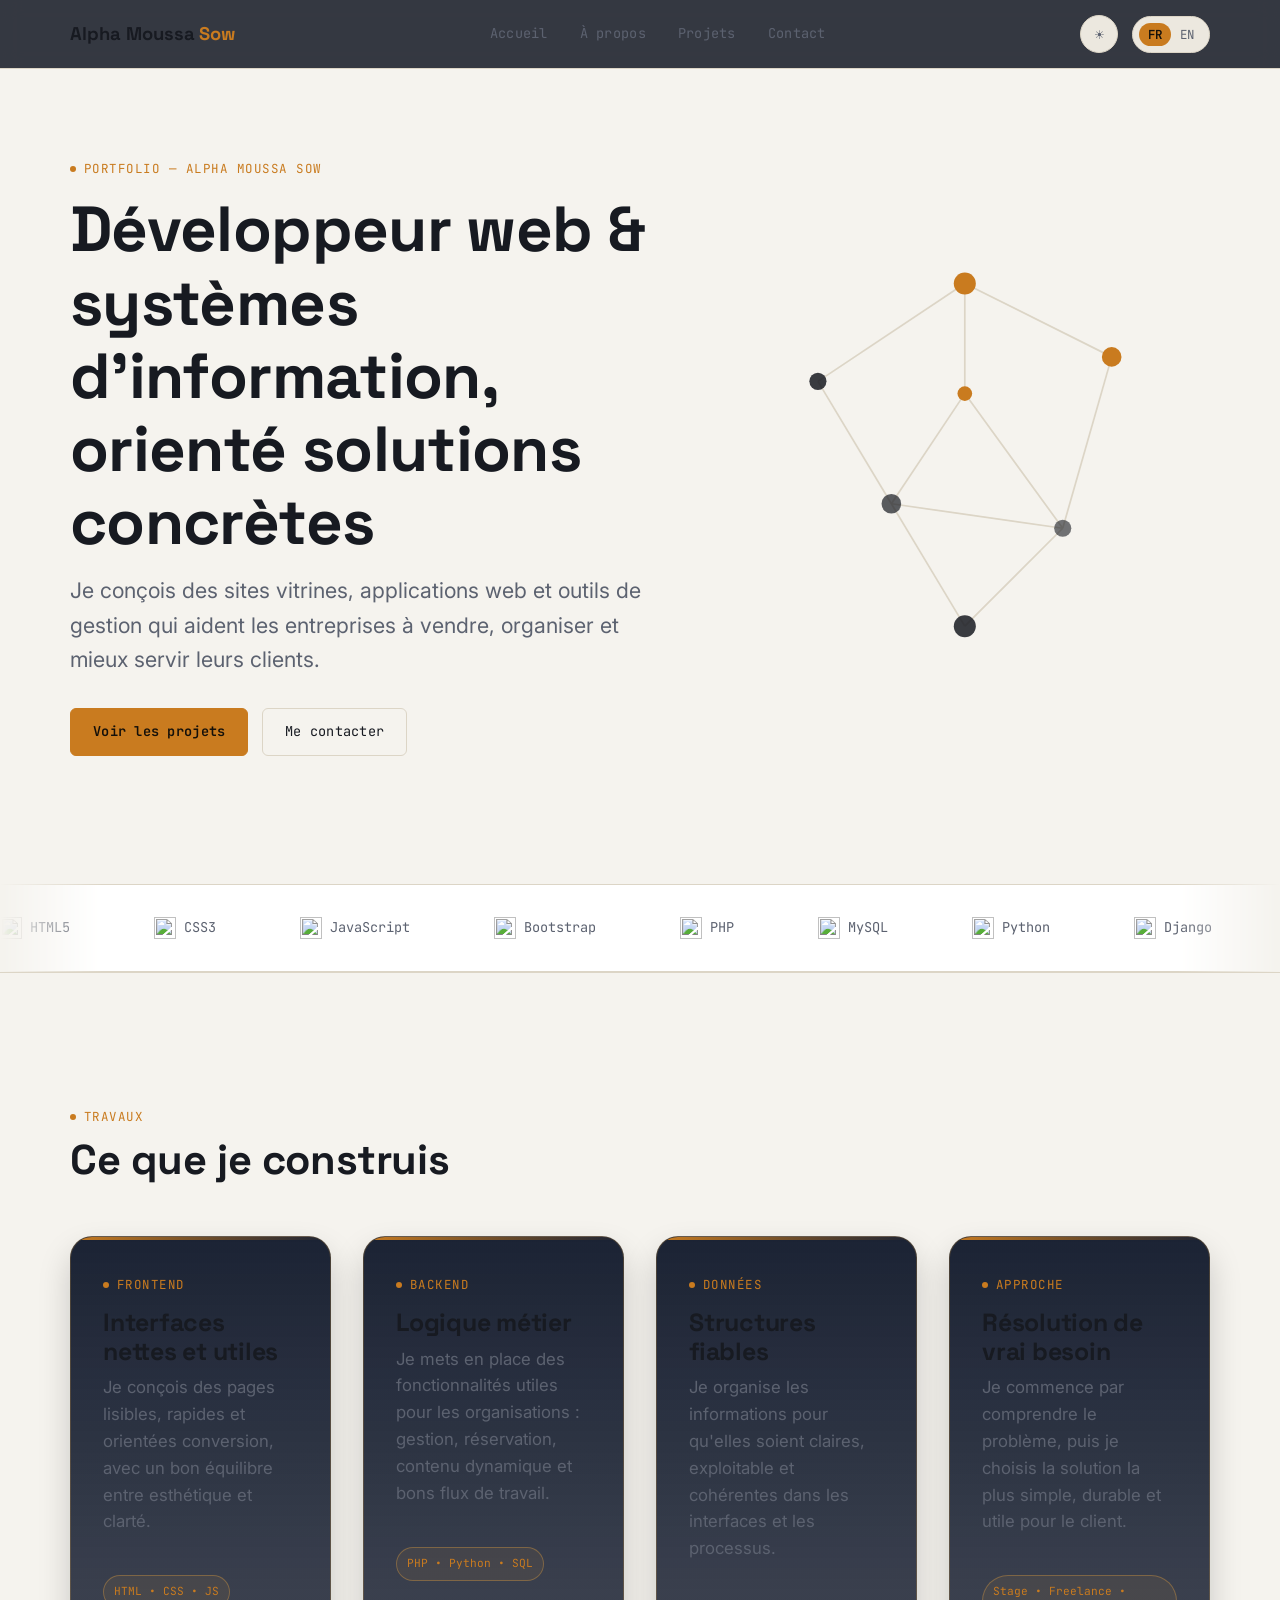
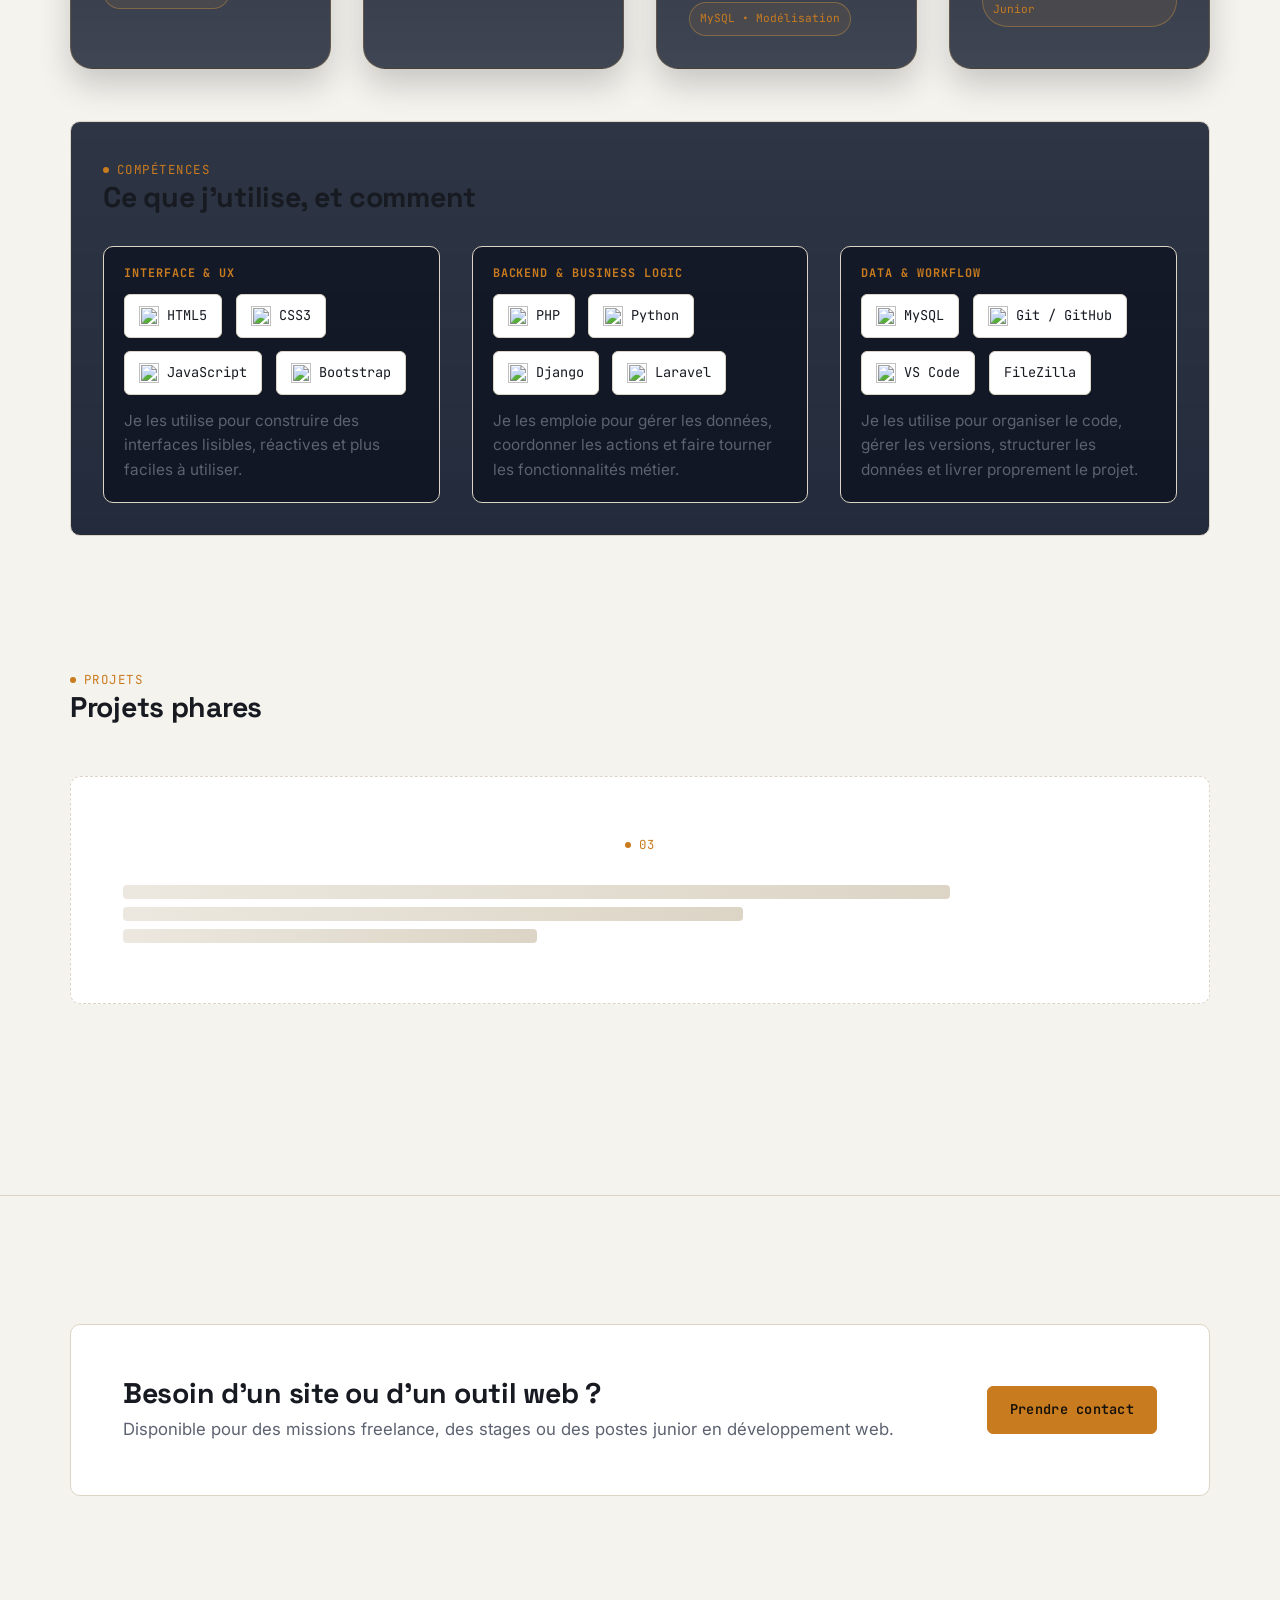
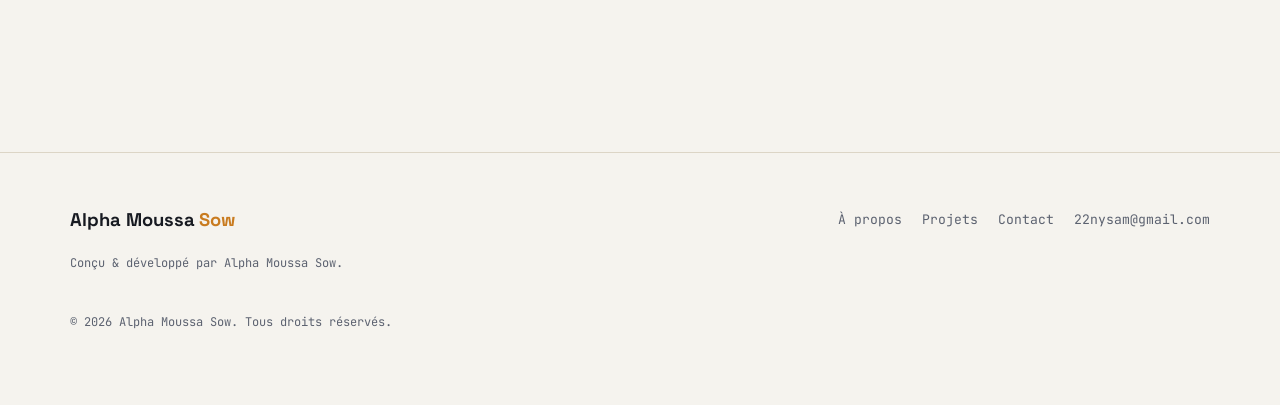
==== commit 1fff74b4: "redesign" ====
--- a/index.html
+++ b/index.html
@@ -87,26 +87,26 @@
       <div class="feature-grid">
         <article class="story-card reveal reveal-up" data-reveal-delay="0">
           <span class="eyebrow">Frontend</span>
-          <h3 data-i18n="home.skills.frontend.title">Expérience web front</h3>
-          <p class="text-dim" data-i18n="home.skills.frontend.text">Sites vitrine, interfaces claires et parcours utilisateurs pensés pour la conversion et l'accessibilité.</p>
+          <h3>Interfaces nettes et utiles</h3>
+          <p class="text-dim">Je conçois des pages lisibles, rapides et orientées conversion, avec un bon équilibre entre esthétique et clarté.</p>
           <div class="mini-stat">HTML • CSS • JS</div>
         </article>
         <article class="story-card reveal reveal-up" data-reveal-delay="100">
           <span class="eyebrow">Backend</span>
-          <h3 data-i18n="home.skills.backend.title">Logique métier</h3>
-          <p class="text-dim" data-i18n="home.skills.backend.text">Systèmes de gestion, dynamiques de réservation et applications PHP/Python alignées sur un besoin concret.</p>
+          <h3>Logique métier</h3>
+          <p class="text-dim">Je mets en place des fonctionnalités utiles pour les organisations : gestion, réservation, contenu dynamique et bons flux de travail.</p>
           <div class="mini-stat">PHP • Python • SQL</div>
         </article>
         <article class="story-card reveal reveal-up" data-reveal-delay="200">
-          <span class="eyebrow">Base de données</span>
-          <h3 data-i18n="home.skills.database.title">Données structurées</h3>
-          <p class="text-dim" data-i18n="home.skills.database.text">Modélisation de contenus, gestion d'informations, données en lien avec les besoins métiers et les interfaces.</p>
-          <div class="mini-stat">MySQL • SQL</div>
+          <span class="eyebrow">Données</span>
+          <h3>Structures fiables</h3>
+          <p class="text-dim">Je organise les informations pour qu'elles soient claires, exploitable et cohérentes dans les interfaces et les processus.</p>
+          <div class="mini-stat">MySQL • Modélisation</div>
         </article>
         <article class="story-card reveal reveal-up" data-reveal-delay="300">
-          <span class="eyebrow">Croissance</span>
-          <h3 data-i18n="home.skills.growth.title">Approche professionnelle</h3>
-          <p class="text-dim" data-i18n="home.skills.growth.text">Je combine compréhension du besoin, autonomie et apprentissage continu pour livrer des solutions utiles.</p>
+          <span class="eyebrow">Approche</span>
+          <h3>Résolution de vrai besoin</h3>
+          <p class="text-dim">Je commence par comprendre le problème, puis je choisis la solution la plus simple, durable et utile pour le client.</p>
           <div class="mini-stat">Stage • Freelance • Junior</div>
         </article>
       </div>
@@ -116,23 +116,48 @@
           <span class="eyebrow" data-i18n="skills.eyebrow">Compétences</span>
           <h3 data-i18n="skills.title">Ce que j'utilise, et comment</h3>
         </div>
-        <div class="skill-stack" id="skill-stack">
-          <span class="skill-chip"><img src="https://cdn.jsdelivr.net/gh/devicons/devicon/icons/html5/html5-original.svg" alt="" />HTML5 <span class="level" data-i18n="skills.level.used">utilisé en projet</span></span>
-          <span class="skill-chip"><img src="https://cdn.jsdelivr.net/gh/devicons/devicon/icons/css3/css3-original.svg" alt="" />CSS3 <span class="level" data-i18n="skills.level.used">utilisé en projet</span></span>
-          <span class="skill-chip"><img src="https://cdn.jsdelivr.net/gh/devicons/devicon/icons/javascript/javascript-original.svg" alt="" />JavaScript <span class="level" data-i18n="skills.level.used">utilisé en projet</span></span>
-          <span class="skill-chip"><img src="https://cdn.jsdelivr.net/gh/devicons/devicon/icons/bootstrap/bootstrap-original.svg" alt="" />Bootstrap <span class="level" data-i18n="skills.level.used">utilisé en projet</span></span>
-          <span class="skill-chip"><img src="https://cdn.jsdelivr.net/gh/devicons/devicon/icons/php/php-original.svg" alt="" />PHP <span class="level" data-i18n="skills.level.used">utilisé en projet</span></span>
-          <span class="skill-chip"><img src="https://cdn.jsdelivr.net/gh/devicons/devicon/icons/python/python-original.svg" alt="" />Python <span class="level" data-i18n="skills.level.used">utilisé en projet</span></span>
-          <span class="skill-chip"><img src="https://cdn.jsdelivr.net/gh/devicons/devicon/icons/mysql/mysql-original.svg" alt="" />SQL / MySQL <span class="level" data-i18n="skills.level.used">utilisé en projet</span></span>
-          <span class="skill-chip"><img src="https://cdn.jsdelivr.net/gh/devicons/devicon/icons/django/django-plain.svg" alt="" />Django <span class="level" data-i18n="skills.level.used">utilisé en projet</span></span>
-          <span class="skill-chip"><img src="https://cdn.jsdelivr.net/gh/devicons/devicon/icons/laravel/laravel-original.svg" alt="" />Laravel <span class="level" data-i18n="skills.level.learning">en apprentissage</span></span>
-          <span class="skill-chip"><img src="https://cdn.jsdelivr.net/gh/devicons/devicon/icons/git/git-original.svg" alt="" />Git / GitHub</span>
-          <span class="skill-chip"><img src="https://cdn.jsdelivr.net/gh/devicons/devicon/icons/vscode/vscode-original.svg" alt="" />VS Code</span>
-          <span class="skill-chip">FileZilla</span>
+
+        <div class="skill-groups">
+          <div class="skill-group">
+            <h4>Interface & UX</h4>
+            <div class="skill-stack" id="skill-stack-1">
+              <span class="skill-chip"><img src="https://cdn.jsdelivr.net/gh/devicons/devicon/icons/html5/html5-original.svg" alt="" />HTML5</span>
+              <span class="skill-chip"><img src="https://cdn.jsdelivr.net/gh/devicons/devicon/icons/css3/css3-original.svg" alt="" />CSS3</span>
+              <span class="skill-chip"><img src="https://cdn.jsdelivr.net/gh/devicons/devicon/icons/javascript/javascript-original.svg" alt="" />JavaScript</span>
+              <span class="skill-chip"><img src="https://cdn.jsdelivr.net/gh/devicons/devicon/icons/bootstrap/bootstrap-original.svg" alt="" />Bootstrap</span>
+            </div>
+            <p>Je les utilise pour construire des interfaces lisibles, réactives et plus faciles à utiliser.</p>
+          </div>
+
+          <div class="skill-group">
+            <h4>Backend & business logic</h4>
+            <div class="skill-stack" id="skill-stack-2">
+              <span class="skill-chip"><img src="https://cdn.jsdelivr.net/gh/devicons/devicon/icons/php/php-original.svg" alt="" />PHP</span>
+              <span class="skill-chip"><img src="https://cdn.jsdelivr.net/gh/devicons/devicon/icons/python/python-original.svg" alt="" />Python</span>
+              <span class="skill-chip"><img src="https://cdn.jsdelivr.net/gh/devicons/devicon/icons/django/django-plain.svg" alt="" />Django</span>
+              <span class="skill-chip"><img src="https://cdn.jsdelivr.net/gh/devicons/devicon/icons/laravel/laravel-original.svg" alt="" />Laravel</span>
+            </div>
+            <p>Je les emploie pour gérer les données, coordonner les actions et faire tourner les fonctionnalités métier.</p>
+          </div>
+
+          <div class="skill-group">
+            <h4>Data & workflow</h4>
+            <div class="skill-stack" id="skill-stack-3">
+              <span class="skill-chip"><img src="https://cdn.jsdelivr.net/gh/devicons/devicon/icons/mysql/mysql-original.svg" alt="" />MySQL</span>
+              <span class="skill-chip"><img src="https://cdn.jsdelivr.net/gh/devicons/devicon/icons/git/git-original.svg" alt="" />Git / GitHub</span>
+              <span class="skill-chip"><img src="https://cdn.jsdelivr.net/gh/devicons/devicon/icons/vscode/vscode-original.svg" alt="" />VS Code</span>
+              <span class="skill-chip">FileZilla</span>
+            </div>
+            <p>Je les utilise pour organiser le code, gérer les versions, structurer les données et livrer proprement le projet.</p>
+          </div>
         </div>
       </div>
 
-      <div id="featured-projects" class="card-grid" style="margin-top: var(--space-6);"></div>
+      <div class="section-head reveal reveal-up" style="margin-top: var(--space-8);">
+        <span class="eyebrow">Projets</span>
+        <h3>Projets phares</h3>
+      </div>
+      <div id="featured-projects" class="card-grid"></div>
       <p class="footer-note reveal reveal-up" data-i18n="home.featured.note" style="margin-top:1.5rem;">Section connectée à la base de données — le contenu détaillé arrive avec les projets réels.</p>
     </div>
   </section>
--- a/css/base.css
+++ b/css/base.css
@@ -112,6 +112,12 @@
 
 section {
   padding-block: var(--space-8);
+  border-top: 1px solid var(--line);
+  scroll-margin-top: 92px;
+}
+
+section:first-of-type {
+  border-top: none;
 }
 
 .section-head {
--- a/css/pages.css
+++ b/css/pages.css
@@ -91,35 +91,56 @@
 }
 .story-card {
   position: relative;
-  background: linear-gradient(180deg, rgba(18, 26, 44, 0.96), rgba(18, 26, 44, 0.78));
-  border: var(--border);
-  border-radius: var(--radius);
+  background: linear-gradient(180deg, rgba(18, 26, 44, 0.96), rgba(18, 26, 44, 0.8));
+  border: 1px solid rgba(232, 163, 61, 0.22);
+  border-radius: 22px;
   padding: var(--space-5);
   overflow: hidden;
-  transition: transform var(--dur-med) var(--ease), border-color var(--dur-med) var(--ease), box-shadow var(--dur-med) var(--ease);
+  transition: transform var(--dur-med) var(--ease), border-color var(--dur-med) var(--ease), box-shadow var(--dur-med) var(--ease), background var(--dur-med) var(--ease);
+  min-height: 260px;
+  box-shadow: 0 16px 32px rgba(0, 0, 0, 0.18);
 }
 .story-card::before {
   content: "";
   position: absolute;
-  inset: auto -30% -50% auto;
-  width: 180px; height: 180px;
-  background: radial-gradient(circle, rgba(232, 163, 61, 0.28), transparent 70%);
+  inset: 0 auto auto 0;
+  width: 100%;
+  height: 3px;
+  background: linear-gradient(90deg, var(--accent), transparent);
+}
+.story-card::after {
+  content: "";
+  position: absolute;
+  inset: auto -30% -48% auto;
+  width: 200px; height: 200px;
+  background: radial-gradient(circle, rgba(232, 163, 61, 0.22), transparent 68%);
   pointer-events: none;
 }
 .story-card:hover {
-  transform: translateY(-6px);
-  border-color: var(--accent-dim);
-  box-shadow: 0 18px 40px -22px rgba(232, 163, 61, 0.35);
+  transform: translateY(-8px);
+  border-color: rgba(232, 163, 61, 0.5);
+  box-shadow: 0 24px 52px -20px rgba(232, 163, 61, 0.28);
+  background: linear-gradient(180deg, rgba(22, 31, 48, 0.98), rgba(18, 26, 44, 0.85));
 }
 .story-card h3 {
   margin-top: var(--space-3);
   margin-bottom: var(--space-2);
+  font-size: clamp(1.2rem, 2vw, 1.55rem);
+}
+.story-card .eyebrow {
+  position: relative;
+  z-index: 1;
+}
+.story-card p,
+.story-card .mini-stat {
+  position: relative;
+  z-index: 1;
 }
 .mini-stat {
   display: inline-flex;
   margin-top: var(--space-4);
   padding: 7px 10px;
-  border: 1px solid var(--accent-dim);
+  border: 1px solid rgba(232, 163, 61, 0.35);
   border-radius: 999px;
   font-family: var(--font-mono);
   font-size: 0.7rem;
@@ -129,18 +150,90 @@
 .skills-surface {
   margin-top: var(--space-6);
   padding: var(--space-5);
-  background: var(--surface);
+  background: linear-gradient(180deg, rgba(18, 26, 44, 0.88), rgba(18, 26, 44, 0.92));
   border: var(--border);
   border-radius: var(--radius);
   box-shadow: inset 0 1px 0 rgba(255,255,255,0.03);
 }
 .section-head.compact {
-  margin-bottom: var(--space-4);
+  margin-bottom: var(--space-5);
 }
 .skill-stack {
   display: flex;
   flex-wrap: wrap;
   gap: var(--space-3);
+}
+.skill-groups {
+  display: grid;
+  grid-template-columns: repeat(auto-fit, minmax(220px, 1fr));
+  gap: var(--space-5);
+  margin-top: var(--space-4);
+}
+.skill-group {
+  background: rgba(11, 16, 28, 0.72);
+  border: var(--border);
+  border-radius: var(--radius);
+  padding: var(--space-4);
+}
+.skill-group h4 {
+  margin-bottom: var(--space-3);
+  color: var(--accent);
+  font-family: var(--font-mono);
+  text-transform: uppercase;
+  letter-spacing: 0.08em;
+  font-size: 0.74rem;
+}
+.skill-group p {
+  margin-top: var(--space-3);
+  margin-bottom: 0;
+  color: var(--text-dim);
+  font-size: 0.96rem;
+}
+#featured-projects {
+  margin-top: var(--space-6);
+}
+#featured-projects .story-card {
+  min-height: 360px;
+  padding: 0;
+  overflow: hidden;
+}
+#featured-projects .story-card > * {
+  padding-inline: var(--space-5);
+}
+#featured-projects .project-image {
+  min-height: 220px;
+  margin: 0;
+  border-bottom: var(--border);
+  display: flex;
+  align-items: center;
+  justify-content: center;
+}
+#featured-projects .project-image + .eyebrow,
+#featured-projects .project-image + .eyebrow + h3,
+#featured-projects .project-image + .eyebrow + h3 + p,
+#featured-projects .project-image + .eyebrow + h3 + p + .mini-stat {
+  padding-top: 0;
+}
+#featured-projects .story-card .eyebrow,
+#featured-projects .story-card h3,
+#featured-projects .story-card p,
+#featured-projects .story-card .mini-stat {
+  margin-left: 0;
+  padding-inline: var(--space-5);
+}
+#featured-projects .story-card .eyebrow {
+  display: inline-flex;
+  margin-top: var(--space-4);
+}
+#featured-projects .story-card h3 {
+  margin-top: var(--space-3);
+  margin-bottom: var(--space-2);
+}
+#featured-projects .story-card p {
+  color: var(--text-dim);
+}
+#featured-projects .story-card .mini-stat {
+  margin-bottom: var(--space-5);
 }
 
 /* ---------- About / timeline ---------- */
@@ -200,17 +293,36 @@
 }
 
 /* ---------- About ---------- */
-.about-grid {
-  display: grid;
-  grid-template-columns: 0.8fr 1.2fr;
+.about-layout {
+  display: grid;
+  grid-template-columns: 1.1fr 0.9fr;
   gap: var(--space-6);
-  align-items: start;
+  align-items: center;
+}
+.about-panel {
+  max-width: 650px;
+}
+.about-panel h2 {
+  margin-top: var(--space-3);
+  margin-bottom: var(--space-4);
+}
+.about-quote {
+  margin-top: var(--space-4);
+  padding: var(--space-4);
+  background: rgba(232, 163, 61, 0.08);
+  border-left: 2px solid var(--accent);
+  border-radius: 0 var(--radius) var(--radius) 0;
+  color: var(--text);
+  font-family: var(--font-mono);
+  font-size: 0.9rem;
 }
 .avatar-frame {
-  aspect-ratio: 4/5;
+  width: min(100%, 420px);
+  max-width: 420px;
+  aspect-ratio: 4 / 5;
   border-radius: var(--radius);
   border: var(--border);
-  background: var(--surface);
+  background: linear-gradient(180deg, rgba(18, 26, 44, 0.9), rgba(18, 26, 44, 0.75));
   display: flex;
   align-items: center;
   justify-content: center;
@@ -218,11 +330,19 @@
   font-family: var(--font-mono);
   font-size: 0.85rem;
   overflow: hidden;
+  justify-self: end;
+  box-shadow: 0 18px 38px rgba(0, 0, 0, 0.18);
 }
 .about-blocks .card { margin-bottom: var(--space-4); }
 @media (max-width: 860px) {
-  .about-grid { grid-template-columns: 1fr; }
-  .avatar-frame { max-width: 280px; margin-inline: auto; }
+  .about-layout { grid-template-columns: 1fr; }
+  .about-panel { max-width: none; }
+  .avatar-frame {
+    width: min(100%, 320px);
+    max-width: 320px;
+    margin-inline: auto;
+    justify-self: center;
+  }
 }
 
 /* ---------- Skills ---------- */
